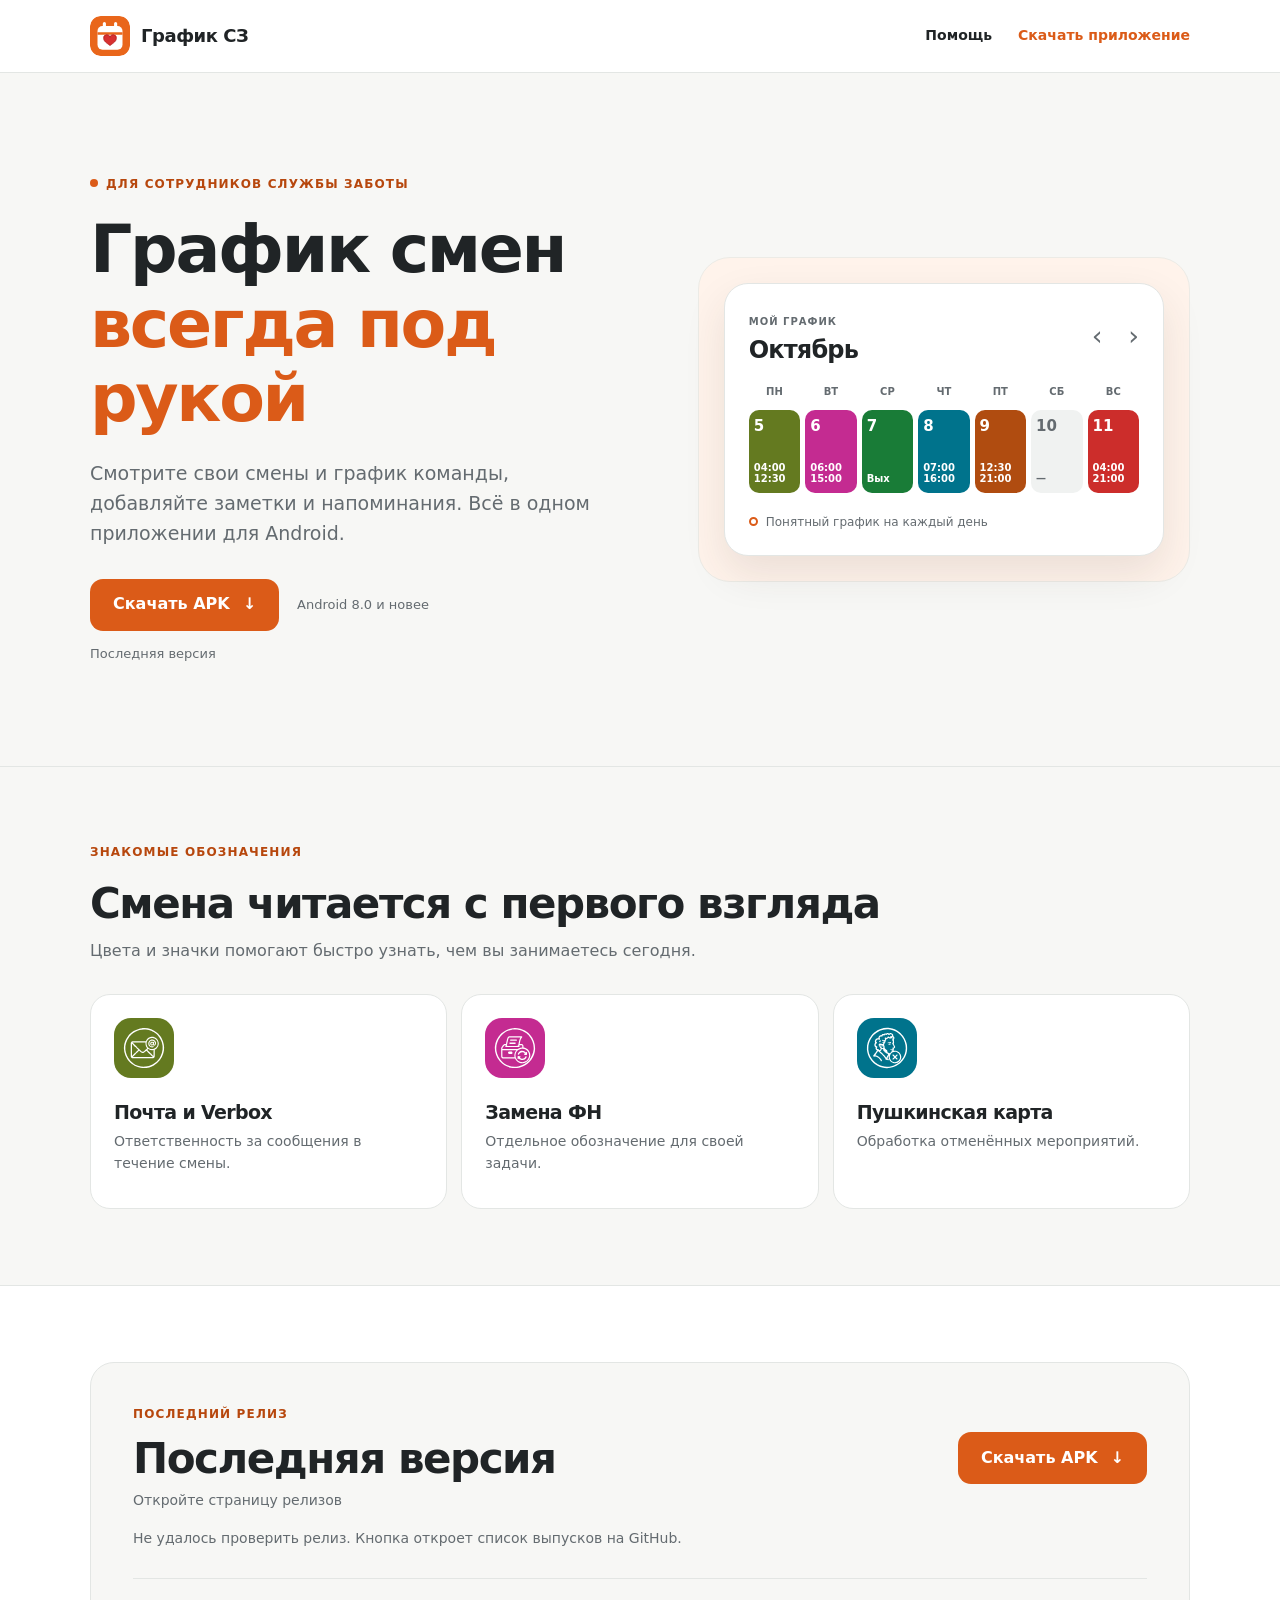
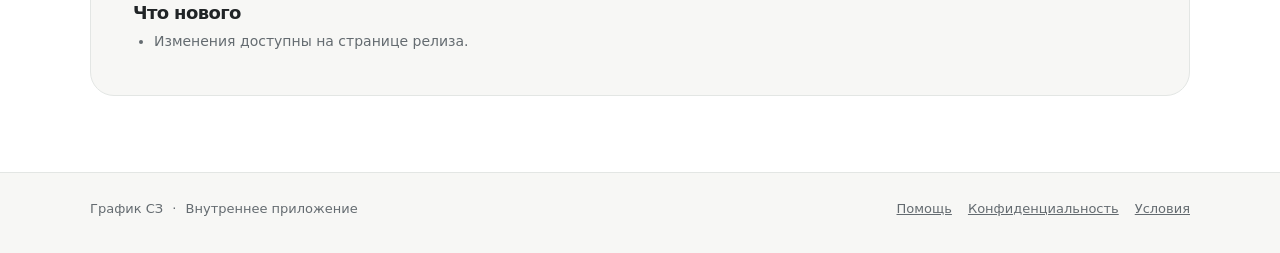
==== index.html @ 9be5d8a4 "Refresh employee download page with current shift icons" ====
<!doctype html>
<html lang="ru">
<head>
  <meta charset="utf-8">
  <meta name="viewport" content="width=device-width, initial-scale=1">
  <meta name="robots" content="noindex, nofollow">
  <meta name="theme-color" content="#f7f7f5">
  <meta name="description" content="График службы заботы — внутреннее Android-приложение для сотрудников.">
  <title>График СЗ — приложение для сотрудников</title>
  <link rel="icon" href="assets/app-icon.svg" type="image/svg+xml">
  <link rel="stylesheet" href="assets/site.css">
  <script src="assets/site.js" defer></script>
</head>
<body>
  <a class="skip-link" href="#main">К содержанию</a>

  <header class="site-header">
    <div class="shell nav">
      <a class="brand" href="./" aria-label="График СЗ, главная">
        <img src="assets/app-icon.svg" width="40" height="40" alt="">
        <span>График СЗ</span>
      </a>
      <nav class="nav-links" aria-label="Навигация">
        <a href="support.html">Помощь</a>
        <a class="nav-download" href="#download">Скачать приложение</a>
      </nav>
    </div>
  </header>

  <main id="main">
    <section class="shell hero" aria-labelledby="hero-title">
      <div class="hero-copy">
        <p class="eyebrow"><span class="eyebrow-dot"></span>Для сотрудников службы заботы</p>
        <h1 id="hero-title">График смен<br><span>всегда под рукой</span></h1>
        <p class="lead">Смотрите свои смены и график команды, добавляйте заметки и напоминания. Всё в одном приложении для Android.</p>
        <div class="actions">
          <a class="button primary" data-download-latest href="https://github.com/ivan-s-2001/ShiftCalendar-Releases/releases/latest">Скачать APK <span aria-hidden="true">↓</span></a>
          <span class="platform">Android 8.0 и новее</span>
        </div>
        <p class="release-meta" data-release-version>Проверяем последнюю версию…</p>
      </div>

      <div class="preview-wrap">
        <div class="preview" aria-label="Пример недельного графика">
          <div class="preview-heading">
            <div><span class="preview-kicker">МОЙ ГРАФИК</span><strong>Октябрь</strong></div>
            <span class="preview-arrows" aria-hidden="true">‹ &nbsp; ›</span>
          </div>
          <div class="calendar-demo">
            <span class="demo-head">ПН</span><span class="demo-head">ВТ</span><span class="demo-head">СР</span><span class="demo-head">ЧТ</span><span class="demo-head">ПТ</span><span class="demo-head">СБ</span><span class="demo-head">ВС</span>
            <div class="shift morning"><span class="day">5</span><span class="shift-time">04:00<br>12:30</span></div>
            <div class="shift fn"><span class="day">6</span><span class="shift-time">06:00<br>15:00</span></div>
            <div class="shift dayoff"><span class="day">7</span><span class="shift-time">Вых</span></div>
            <div class="shift pushkin"><span class="day">8</span><span class="shift-time">07:00<br>16:00</span></div>
            <div class="shift evening"><span class="day">9</span><span class="shift-time">12:30<br>21:00</span></div>
            <div class="shift empty"><span class="day">10</span><span class="shift-time">—</span></div>
            <div class="shift weekend"><span class="day">11</span><span class="shift-time">04:00<br>21:00</span></div>
          </div>
          <div class="preview-footer"><span class="today-mark"></span> Понятный график на каждый день</div>
        </div>
      </div>
    </section>

    <section class="section features" aria-labelledby="features-title">
      <div class="shell">
        <p class="eyebrow">Знакомые обозначения</p>
        <h2 id="features-title">Смена читается с первого взгляда</h2>
        <p class="section-lead">Цвета и значки помогают быстро узнать, чем вы занимаетесь сегодня.</p>
        <div class="feature-grid">
          <div class="feature"><span class="feature-icon mail"><img src="assets/ic_mail_responsible.svg" alt="" width="44" height="44"></span><div><h3>Почта и Verbox</h3><p>Ответственность за сообщения в течение смены.</p></div></div>
          <div class="feature"><span class="feature-icon fn"><img src="assets/ic_fiscal_replacement.svg" alt="" width="44" height="44"></span><div><h3>Замена ФН</h3><p>Отдельное обозначение для своей задачи.</p></div></div>
          <div class="feature"><span class="feature-icon pushkin"><img src="assets/ic_pushkin_cancelled.svg" alt="" width="44" height="44"></span><div><h3>Пушкинская карта</h3><p>Обработка отменённых мероприятий.</p></div></div>
        </div>
      </div>
    </section>

    <section id="download" class="section download-section" aria-labelledby="download-title">
      <div class="shell download-panel">
        <div class="download-head">
          <div>
            <p class="eyebrow">Последний релиз</p>
            <h2 id="download-title" data-release-version>График СЗ</h2>
            <p class="download-meta" data-release-meta>Подписанный APK для Android</p>
          </div>
          <a class="button primary" data-download-latest href="https://github.com/ivan-s-2001/ShiftCalendar-Releases/releases/latest">Скачать APK <span aria-hidden="true">↓</span></a>
        </div>
        <p class="status" data-release-status aria-live="polite">Проверяем последний релиз…</p>
        <div class="release-notes">
          <h3>Что нового</h3>
          <ul data-release-notes><li>Загружаем список изменений…</li></ul>
        </div>
      </div>
    </section>
  </main>

  <footer class="site-footer">
    <div class="shell footer-row">
      <span>График СЗ <span class="footer-separator">·</span> Внутреннее приложение</span>
      <div class="footer-links"><a href="support.html">Помощь</a><a href="privacy.html">Конфиденциальность</a><a href="terms.html">Условия</a></div>
    </div>
  </footer>
</body>
</html>
---- assets/site.css ----
:root {
  color-scheme: light;
  --bg: #f7f7f5;
  --surface: #fff;
  --surface-2: #f2f3f2;
  --text: #202426;
  --muted: #646b70;
  --line: #e3e6e4;
  --accent: #db5b18;
  --accent-strong: #b7470d;
  --accent-soft: #fff0e7;
  --radius: 20px;
  --max: 1100px;
}

* { box-sizing: border-box; }
html { scroll-behavior: smooth; }
body { margin: 0; color: var(--text); background: var(--bg); font: 16px/1.55 system-ui, -apple-system, BlinkMacSystemFont, "Segoe UI", sans-serif; -webkit-font-smoothing: antialiased; }
a { color: inherit; }
img { display: block; max-width: 100%; }
.shell { width: min(calc(100% - 40px), var(--max)); margin-inline: auto; }
.skip-link { position: absolute; z-index: 100; left: 16px; top: -60px; padding: 10px 14px; background: var(--text); color: #fff; border-radius: 10px; }
.skip-link:focus { top: 10px; }
:focus-visible { outline: 3px solid var(--accent); outline-offset: 3px; }

.site-header { border-bottom: 1px solid var(--line); background: var(--surface); }
.nav { min-height: 72px; display: flex; align-items: center; gap: 24px; }
.brand { display: inline-flex; align-items: center; gap: 11px; text-decoration: none; font-weight: 750; font-size: 18px; letter-spacing: -.025em; white-space: nowrap; }
.brand img { width: 40px; height: 40px; border-radius: 11px; }
.nav-links { margin-left: auto; display: flex; align-items: center; gap: 26px; font-size: 14px; font-weight: 650; }
.nav-links a { text-decoration: none; }
.nav-links a:hover, .footer-links a:hover { color: var(--accent-strong); }
.nav-download { color: var(--accent) !important; }

.hero { display: grid; grid-template-columns: minmax(0, 1fr) minmax(0, .95fr); gap: clamp(36px, 7vw, 100px); align-items: center; padding-block: clamp(64px, 8vw, 110px); }
.eyebrow { margin: 0 0 18px; color: var(--accent-strong); font-size: 12px; font-weight: 800; text-transform: uppercase; letter-spacing: .095em; }
.eyebrow-dot { display: inline-block; vertical-align: 1px; width: 8px; height: 8px; margin-right: 8px; border-radius: 50%; background: var(--accent); }
h1, h2, h3, p { margin-top: 0; }
h1, h2, h3 { line-height: 1.12; letter-spacing: -.035em; }
h1 { margin-bottom: 22px; font-size: clamp(44px, 5.2vw, 68px); }
h1 span { color: var(--accent); }
h2 { margin-bottom: 12px; font-size: clamp(29px, 3.5vw, 42px); }
h3 { margin-bottom: 8px; font-size: 19px; }
.lead { max-width: 530px; color: var(--muted); font-size: 19px; line-height: 1.6; }
.actions { display: flex; align-items: center; flex-wrap: wrap; gap: 18px; margin-top: 30px; }
.button { min-height: 52px; padding: 0 22px; display: inline-flex; justify-content: center; align-items: center; gap: 13px; border: 1px solid transparent; border-radius: 13px; text-decoration: none; font-weight: 750; transition: background .16s ease, transform .16s ease; }
.button:hover { transform: translateY(-1px); }
.button.primary { color: #fff; background: var(--accent); }
.button.primary:hover { background: var(--accent-strong); }
.button.secondary { border-color: var(--line); background: var(--surface); }
.platform, .release-meta { color: var(--muted); font-size: 13px; }
.release-meta { margin: 13px 0 0; }

.preview-wrap { padding: 25px; border: 1px solid #ecebe6; border-radius: 32px; background: #fff3eb; }
.preview { padding: 24px; border: 1px solid var(--line); border-radius: 24px; background: #fff; box-shadow: 0 18px 42px rgba(57, 46, 35, .10); }
.preview-heading { display: flex; justify-content: space-between; align-items: center; margin-bottom: 22px; }
.preview-heading strong { display: block; margin-top: 5px; font-size: 24px; line-height: 1; letter-spacing: -.035em; }
.preview-kicker { color: var(--muted); font-size: 10px; font-weight: 800; letter-spacing: .1em; }
.preview-arrows { color: var(--muted); font-size: 27px; line-height: 1; }
.calendar-demo { display: grid; grid-template-columns: repeat(7, minmax(0, 1fr)); gap: 5px; }
.demo-head { padding-bottom: 5px; color: var(--muted); text-align: center; font-size: 10px; font-weight: 700; }
.shift { min-width: 0; min-height: 83px; padding: 8px 5px; display: flex; flex-direction: column; justify-content: space-between; border-radius: 10px; color: #fff; font-size: 10px; font-weight: 700; line-height: 1.12; }
.shift .day { font-size: 15px; }
.shift-time { overflow-wrap: anywhere; }
.shift.morning { background: #647a20; }
.shift.fn { background: #c42b91; }
.shift.dayoff { background: #197c37; }
.shift.pushkin { background: #00738c; }
.shift.evening { background: #b04c10; }
.shift.weekend { background: #cc2d2b; }
.shift.empty { background: #f0f2f1; color: var(--muted); }
.preview-footer { display: flex; align-items: center; gap: 8px; margin-top: 20px; color: var(--muted); font-size: 12px; }
.today-mark { width: 9px; height: 9px; border: 2px solid var(--accent); border-radius: 50%; }

.section { padding: 76px 0; border-top: 1px solid var(--line); }
.section-lead { max-width: 650px; margin-bottom: 30px; color: var(--muted); }
.feature-grid { display: grid; grid-template-columns: repeat(3, minmax(0, 1fr)); gap: 14px; }
.feature { min-width: 0; min-height: 215px; padding: 23px; border: 1px solid var(--line); border-radius: var(--radius); background: var(--surface); }
.feature-icon { width: 60px; height: 60px; margin-bottom: 24px; display: grid; place-items: center; border-radius: 17px; }
.feature-icon img { width: 44px; height: 44px; }
.feature-icon.mail { background: #647a20; }
.feature-icon.fn { background: #c42b91; }
.feature-icon.pushkin { background: #00738c; }
.feature p { margin-bottom: 0; color: var(--muted); font-size: 14px; }
.download-section { background: #fff; }
.download-panel { padding: clamp(24px, 4vw, 42px); border: 1px solid var(--line); border-radius: 24px; background: var(--bg); }
.download-head { display: flex; align-items: center; justify-content: space-between; gap: 24px; }
.download-head h2 { margin-bottom: 8px; }
.download-head .eyebrow { margin-bottom: 12px; }
.download-meta, .status { color: var(--muted); font-size: 14px; }
.download-meta { margin: 0; }
.status { margin: 16px 0 0; }
.release-notes { margin-top: 28px; padding-top: 24px; border-top: 1px solid var(--line); }
.release-notes h3 { font-size: 18px; }
.release-notes ul { margin: 0; padding-left: 21px; color: var(--muted); font-size: 14px; }
.release-notes li + li { margin-top: 6px; }
.site-footer { padding: 26px 0 34px; border-top: 1px solid var(--line); color: var(--muted); font-size: 13px; }
.footer-row { display: flex; align-items: center; justify-content: space-between; gap: 20px; }
.footer-separator { padding: 0 5px; }
.footer-links { display: flex; flex-wrap: wrap; gap: 16px; }

/* Existing privacy, terms and support pages share these styles. */
.brand-mark { width: 38px; height: 38px; display: grid; place-items: center; border-radius: 11px; background: var(--accent-soft); color: var(--accent); }
.brand-calendar { width: 20px; height: 18px; border: 2px solid currentColor; border-radius: 5px; position: relative; }
.brand-calendar::before { content: ""; position: absolute; left: -2px; right: -2px; top: 4px; border-top: 2px solid currentColor; }
.brand-calendar::after { content: "♥"; position: absolute; inset: 3px 0 0; display: grid; place-items: center; color: #d52c2c; font-size: 9px; }
.legal { padding: 58px 0 90px; }
.legal-head { max-width: 760px; margin-bottom: 36px; }
.legal-head h1 { font-size: clamp(38px, 5vw, 60px); }
.legal-copy { max-width: 800px; }
.legal-copy h2 { margin-top: 40px; font-size: 26px; }
.legal-copy h3 { margin-top: 26px; font-size: 18px; }
.legal-copy p, .legal-copy li { color: var(--muted); }
.legal-copy a { color: var(--accent-strong); }
.legal-copy ul { padding-left: 22px; }
.legal-copy .download-panel { background: var(--surface); }
.download-row { display: flex; align-items: center; justify-content: space-between; gap: 24px; }
.download-row p { margin: 0; color: var(--muted); }
.data-grid { display: grid; grid-template-columns: repeat(2, minmax(0, 1fr)); gap: 14px; }
.data-card, .card, .notice { padding: 22px; border: 1px solid var(--line); border-radius: var(--radius); background: var(--surface); }
.data-card p, .card p { color: var(--muted); }
.scope { display: inline-block; max-width: 100%; margin: 5px 0 14px; padding: 5px 8px; overflow-wrap: anywhere; border-radius: 8px; background: var(--surface-2); color: var(--muted); font: 12px/1.45 ui-monospace, monospace; }
.limited-use { margin-top: 18px; padding: 18px 20px; border-left: 4px solid var(--accent); border-radius: 0 12px 12px 0; background: var(--accent-soft); }
.limited-use strong { display: block; margin-bottom: 4px; }
.grid { display: grid; grid-template-columns: repeat(3, minmax(0, 1fr)); gap: 14px; }
.muted { color: var(--muted); }

@media (max-width: 820px) {
  .hero { grid-template-columns: 1fr; padding-block: 56px; }
  .preview-wrap { max-width: 600px; }
  .feature-grid { grid-template-columns: 1fr; }
  .feature { min-height: 0; display: flex; align-items: center; gap: 18px; }
  .feature-icon { flex: none; margin: 0; }
  .data-grid, .grid { grid-template-columns: 1fr; }
}
@media (max-width: 600px) {
  .shell { width: min(calc(100% - 28px), var(--max)); }
  .nav { min-height: 64px; }
  .brand { font-size: 16px; }
  .brand img { width: 36px; height: 36px; }
  .nav-links { gap: 14px; font-size: 13px; }
  .nav-links a:not(.nav-download) { display: none; }
  .hero { gap: 34px; padding-block: 46px 52px; }
  h1 { font-size: clamp(38px, 10vw, 52px); }
  .lead { font-size: 17px; }
  .actions { align-items: flex-start; flex-direction: column; gap: 12px; }
  .actions .button { width: 100%; }
  .preview-wrap { padding: 12px; border-radius: 24px; }
  .preview { padding: 17px; border-radius: 18px; }
  .shift { min-height: 67px; padding: 6px 3px; font-size: 8px; border-radius: 7px; }
  .shift .day { font-size: 12px; }
  .section { padding: 56px 0; }
  .feature { padding: 17px; }
  .feature-icon { width: 54px; height: 54px; }
  .feature-icon img { width: 39px; height: 39px; }
  .feature h3 { font-size: 17px; }
  .download-head, .download-row { align-items: stretch; flex-direction: column; }
  .download-head .button, .download-row .button { width: 100%; }
  .footer-row { align-items: flex-start; flex-direction: column; }
}
@media (prefers-reduced-motion: reduce) {
  html { scroll-behavior: auto; }
  .button { transition: none; }
}
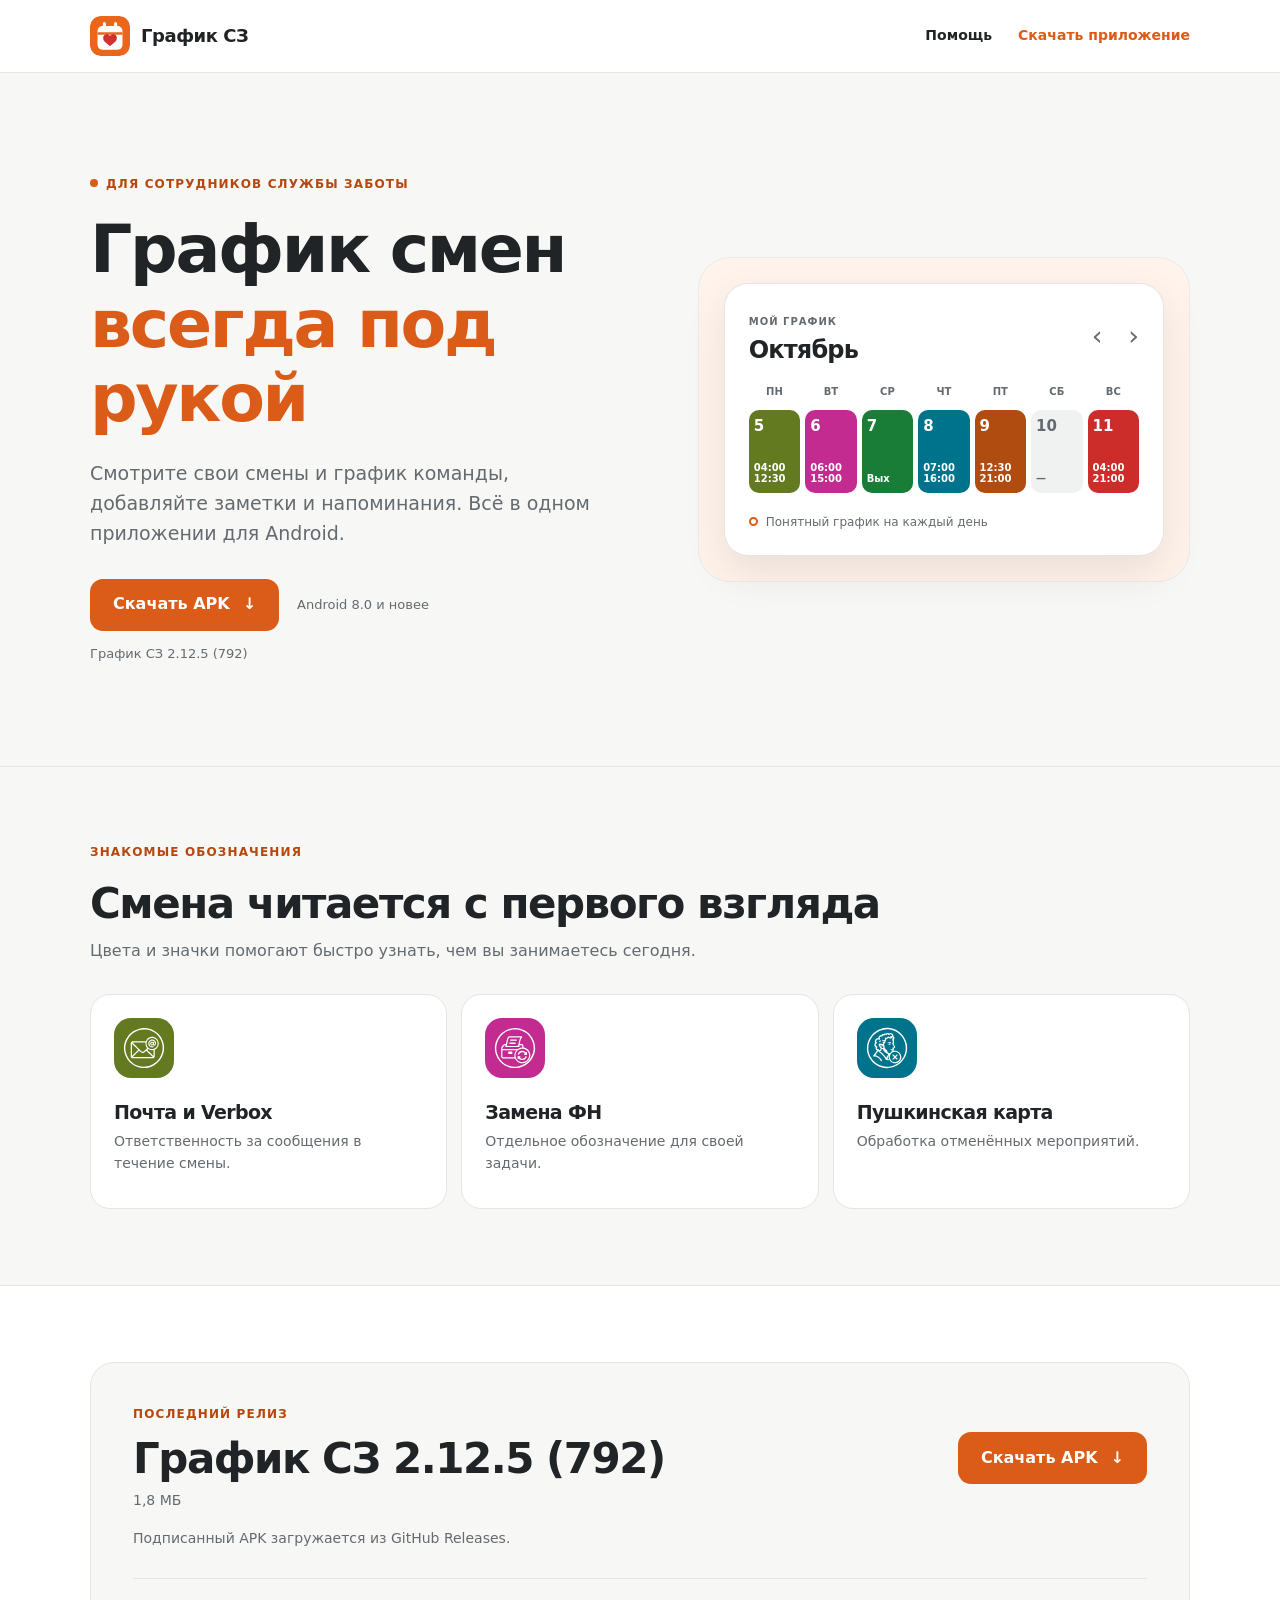
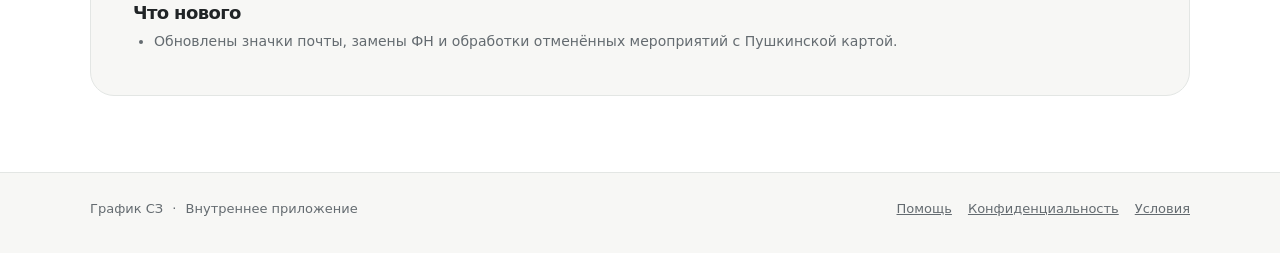
==== commit 6716e66b: "Show latest release from same-origin metadata" ====
--- a/index.html
+++ b/index.html
@@ -8,8 +8,8 @@
   <meta name="description" content="График службы заботы — внутреннее Android-приложение для сотрудников.">
   <title>График СЗ — приложение для сотрудников</title>
   <link rel="icon" href="assets/app-icon.svg" type="image/svg+xml">
-  <link rel="stylesheet" href="assets/site.css">
-  <script src="assets/site.js" defer></script>
+  <link rel="stylesheet" href="assets/site.css?v=20261002">
+  <script src="assets/site.js?v=20261002b" defer></script>
 </head>
 <body>
   <a class="skip-link" href="#main">К содержанию</a>
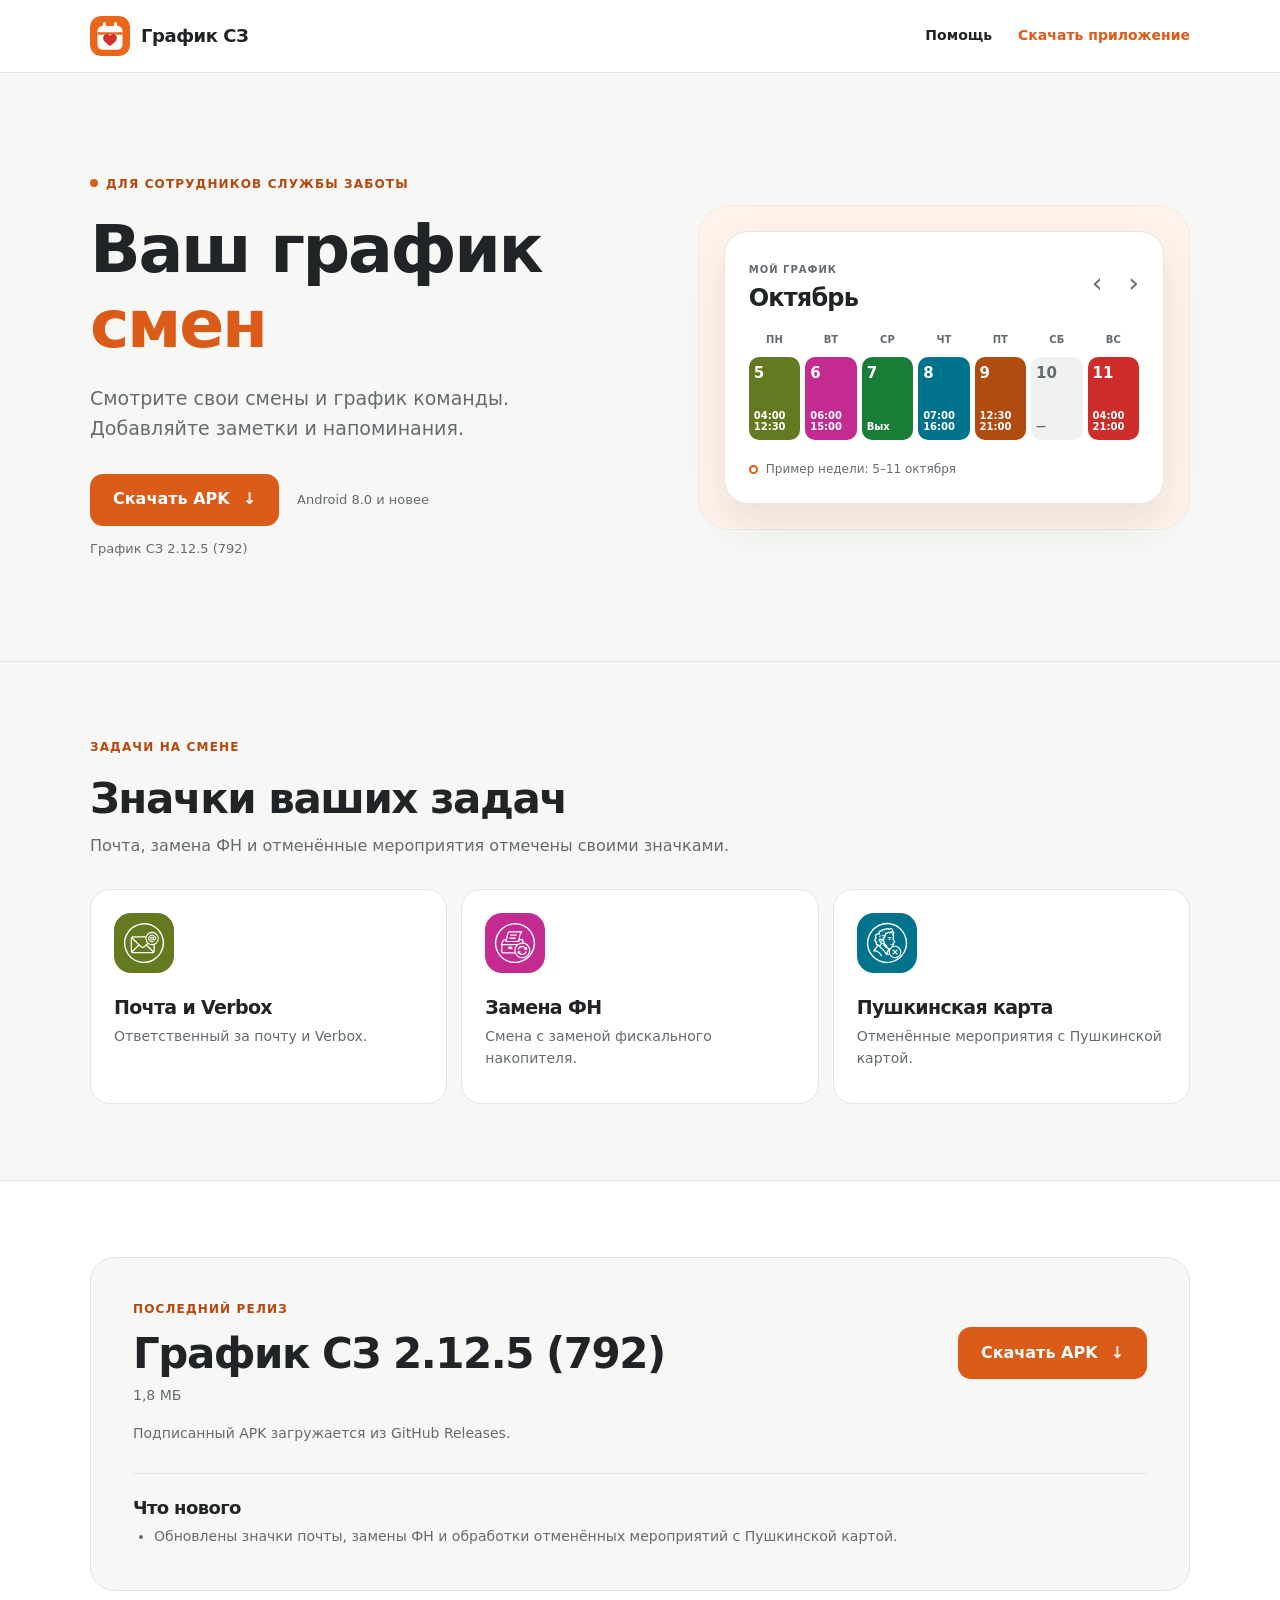
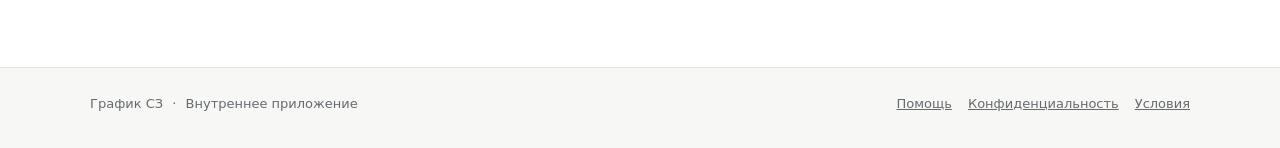
==== commit 3e47e53a: "Tighten Russian copy on employee page" ====
--- a/index.html
+++ b/index.html
@@ -31,8 +31,8 @@
     <section class="shell hero" aria-labelledby="hero-title">
       <div class="hero-copy">
         <p class="eyebrow"><span class="eyebrow-dot"></span>Для сотрудников службы заботы</p>
-        <h1 id="hero-title">График смен<br><span>всегда под рукой</span></h1>
-        <p class="lead">Смотрите свои смены и график команды, добавляйте заметки и напоминания. Всё в одном приложении для Android.</p>
+        <h1 id="hero-title">Ваш график<br><span>смен</span></h1>
+        <p class="lead">Смотрите свои смены и график команды. Добавляйте заметки и напоминания.</p>
         <div class="actions">
           <a class="button primary" data-download-latest href="https://github.com/ivan-s-2001/ShiftCalendar-Releases/releases/latest">Скачать APK <span aria-hidden="true">↓</span></a>
           <span class="platform">Android 8.0 и новее</span>
@@ -56,20 +56,20 @@
             <div class="shift empty"><span class="day">10</span><span class="shift-time">—</span></div>
             <div class="shift weekend"><span class="day">11</span><span class="shift-time">04:00<br>21:00</span></div>
           </div>
-          <div class="preview-footer"><span class="today-mark"></span> Понятный график на каждый день</div>
+          <div class="preview-footer"><span class="today-mark"></span> Пример недели: 5–11 октября</div>
         </div>
       </div>
     </section>
 
     <section class="section features" aria-labelledby="features-title">
       <div class="shell">
-        <p class="eyebrow">Знакомые обозначения</p>
-        <h2 id="features-title">Смена читается с первого взгляда</h2>
-        <p class="section-lead">Цвета и значки помогают быстро узнать, чем вы занимаетесь сегодня.</p>
+        <p class="eyebrow">Задачи на смене</p>
+        <h2 id="features-title">Значки ваших задач</h2>
+        <p class="section-lead">Почта, замена ФН и отменённые мероприятия отмечены своими значками.</p>
         <div class="feature-grid">
-          <div class="feature"><span class="feature-icon mail"><img src="assets/ic_mail_responsible.svg" alt="" width="44" height="44"></span><div><h3>Почта и Verbox</h3><p>Ответственность за сообщения в течение смены.</p></div></div>
-          <div class="feature"><span class="feature-icon fn"><img src="assets/ic_fiscal_replacement.svg" alt="" width="44" height="44"></span><div><h3>Замена ФН</h3><p>Отдельное обозначение для своей задачи.</p></div></div>
-          <div class="feature"><span class="feature-icon pushkin"><img src="assets/ic_pushkin_cancelled.svg" alt="" width="44" height="44"></span><div><h3>Пушкинская карта</h3><p>Обработка отменённых мероприятий.</p></div></div>
+          <div class="feature"><span class="feature-icon mail"><img src="assets/ic_mail_responsible.svg" alt="" width="44" height="44"></span><div><h3>Почта и Verbox</h3><p>Ответственный за почту и Verbox.</p></div></div>
+          <div class="feature"><span class="feature-icon fn"><img src="assets/ic_fiscal_replacement.svg" alt="" width="44" height="44"></span><div><h3>Замена ФН</h3><p>Смена с заменой фискального накопителя.</p></div></div>
+          <div class="feature"><span class="feature-icon pushkin"><img src="assets/ic_pushkin_cancelled.svg" alt="" width="44" height="44"></span><div><h3>Пушкинская карта</h3><p>Отменённые мероприятия с Пушкинской картой.</p></div></div>
         </div>
       </div>
     </section>
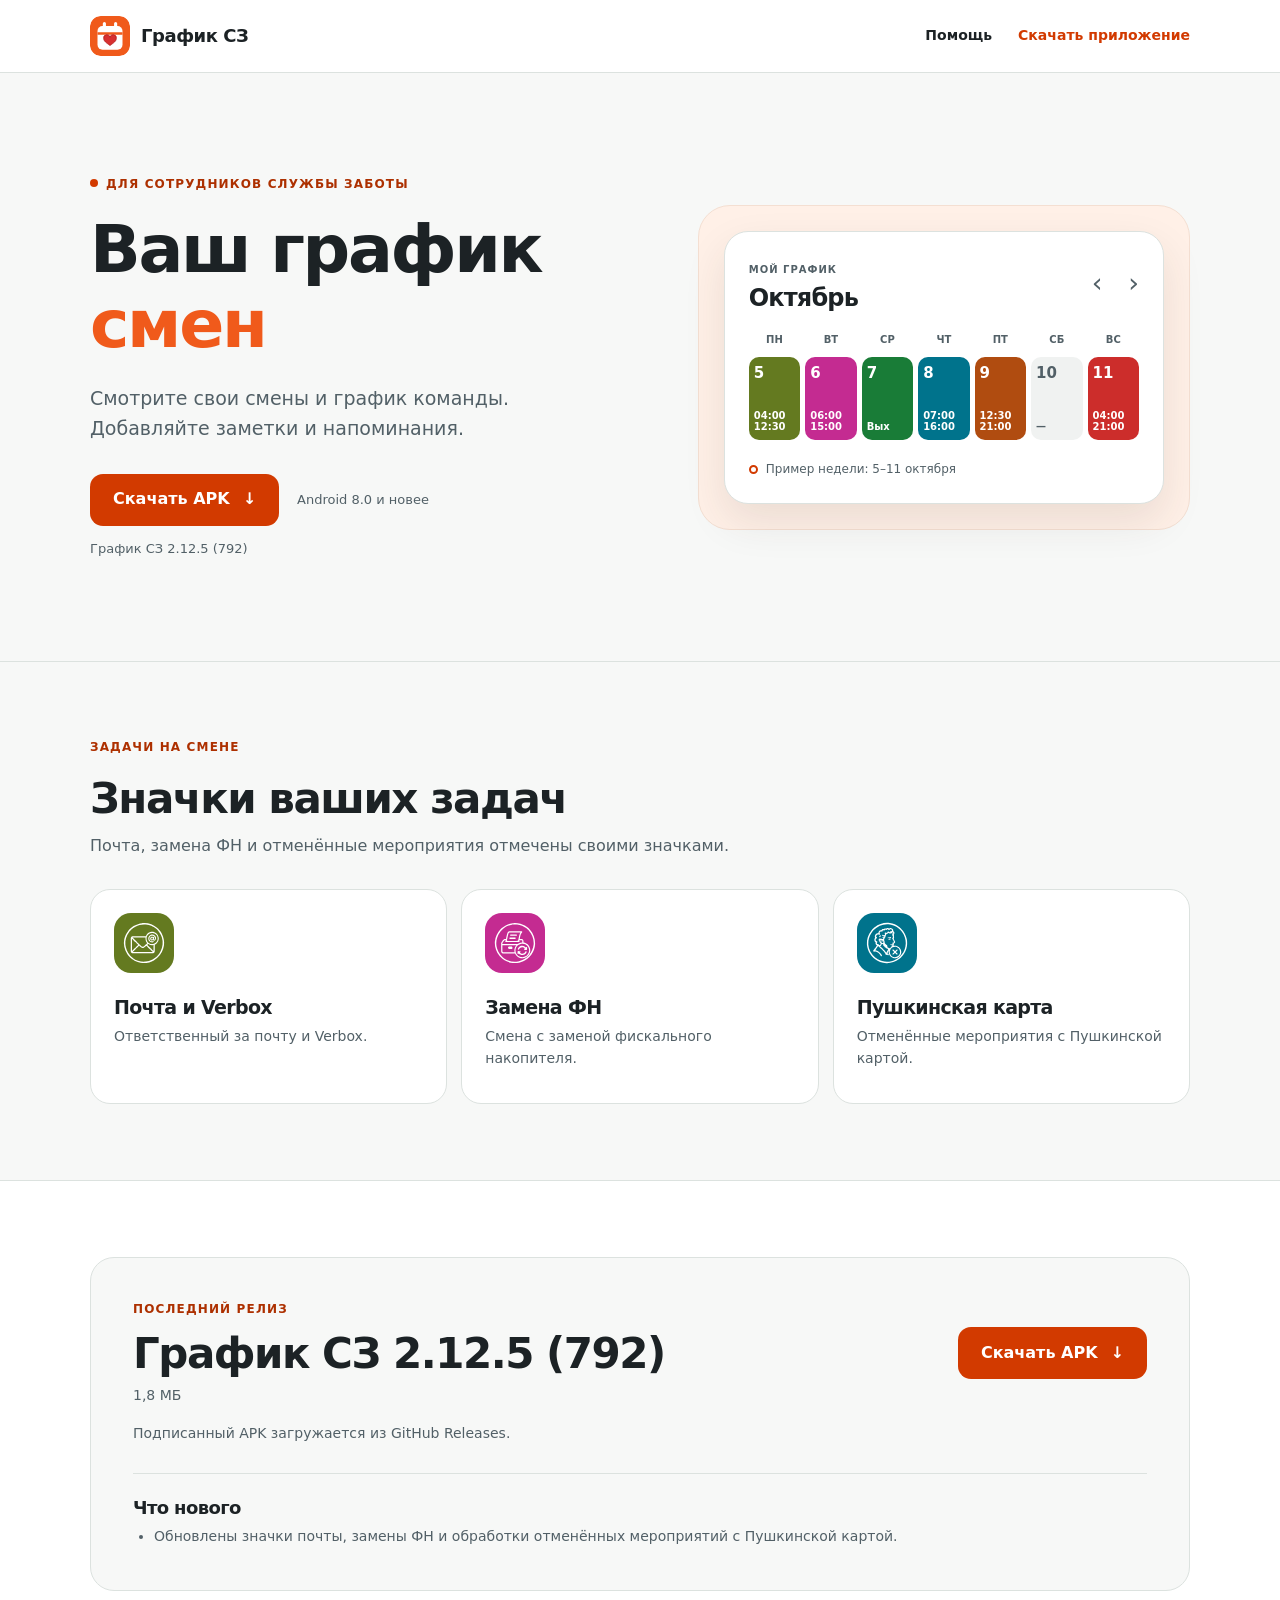
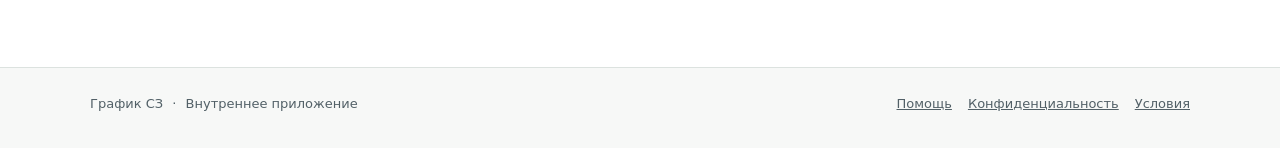
==== commit 3877173f: "Match employee page to vivid orange app theme" ====
--- a/index.html
+++ b/index.html
@@ -4,11 +4,11 @@
   <meta charset="utf-8">
   <meta name="viewport" content="width=device-width, initial-scale=1">
   <meta name="robots" content="noindex, nofollow">
-  <meta name="theme-color" content="#f7f7f5">
+  <meta name="theme-color" content="#f7f8f7">
   <meta name="description" content="График службы заботы — внутреннее Android-приложение для сотрудников.">
   <title>График СЗ — приложение для сотрудников</title>
-  <link rel="icon" href="assets/app-icon.svg" type="image/svg+xml">
-  <link rel="stylesheet" href="assets/site.css?v=20261002">
+  <link rel="icon" href="assets/app-icon.svg?v=20261002c" type="image/svg+xml">
+  <link rel="stylesheet" href="assets/site.css?v=20261002c">
   <script src="assets/site.js?v=20261002b" defer></script>
 </head>
 <body>
--- a/assets/site.css
+++ b/assets/site.css
@@ -1,14 +1,14 @@
 :root {
   color-scheme: light;
-  --bg: #f7f7f5;
+  --bg: #f7f8f7;
   --surface: #fff;
-  --surface-2: #f2f3f2;
-  --text: #202426;
-  --muted: #646b70;
-  --line: #e3e6e4;
-  --accent: #db5b18;
-  --accent-strong: #b7470d;
-  --accent-soft: #fff0e7;
+  --surface-2: #eff1f0;
+  --text: #1c2225;
+  --muted: #526067;
+  --line: #dce2df;
+  --accent: #d23a00;
+  --accent-strong: #ad3000;
+  --accent-soft: #ffe9dc;
   --radius: 20px;
   --max: 1100px;
 }
@@ -38,7 +38,7 @@
 h1, h2, h3, p { margin-top: 0; }
 h1, h2, h3 { line-height: 1.12; letter-spacing: -.035em; }
 h1 { margin-bottom: 22px; font-size: clamp(44px, 5.2vw, 68px); }
-h1 span { color: var(--accent); }
+h1 span { color: #f05a1b; }
 h2 { margin-bottom: 12px; font-size: clamp(29px, 3.5vw, 42px); }
 h3 { margin-bottom: 8px; font-size: 19px; }
 .lead { max-width: 530px; color: var(--muted); font-size: 19px; line-height: 1.6; }
@@ -51,7 +51,7 @@
 .platform, .release-meta { color: var(--muted); font-size: 13px; }
 .release-meta { margin: 13px 0 0; }
 
-.preview-wrap { padding: 25px; border: 1px solid #ecebe6; border-radius: 32px; background: #fff3eb; }
+.preview-wrap { padding: 25px; border: 1px solid #f4dfd2; border-radius: 32px; background: #fff0e7; }
 .preview { padding: 24px; border: 1px solid var(--line); border-radius: 24px; background: #fff; box-shadow: 0 18px 42px rgba(57, 46, 35, .10); }
 .preview-heading { display: flex; justify-content: space-between; align-items: center; margin-bottom: 22px; }
 .preview-heading strong { display: block; margin-top: 5px; font-size: 24px; line-height: 1; letter-spacing: -.035em; }
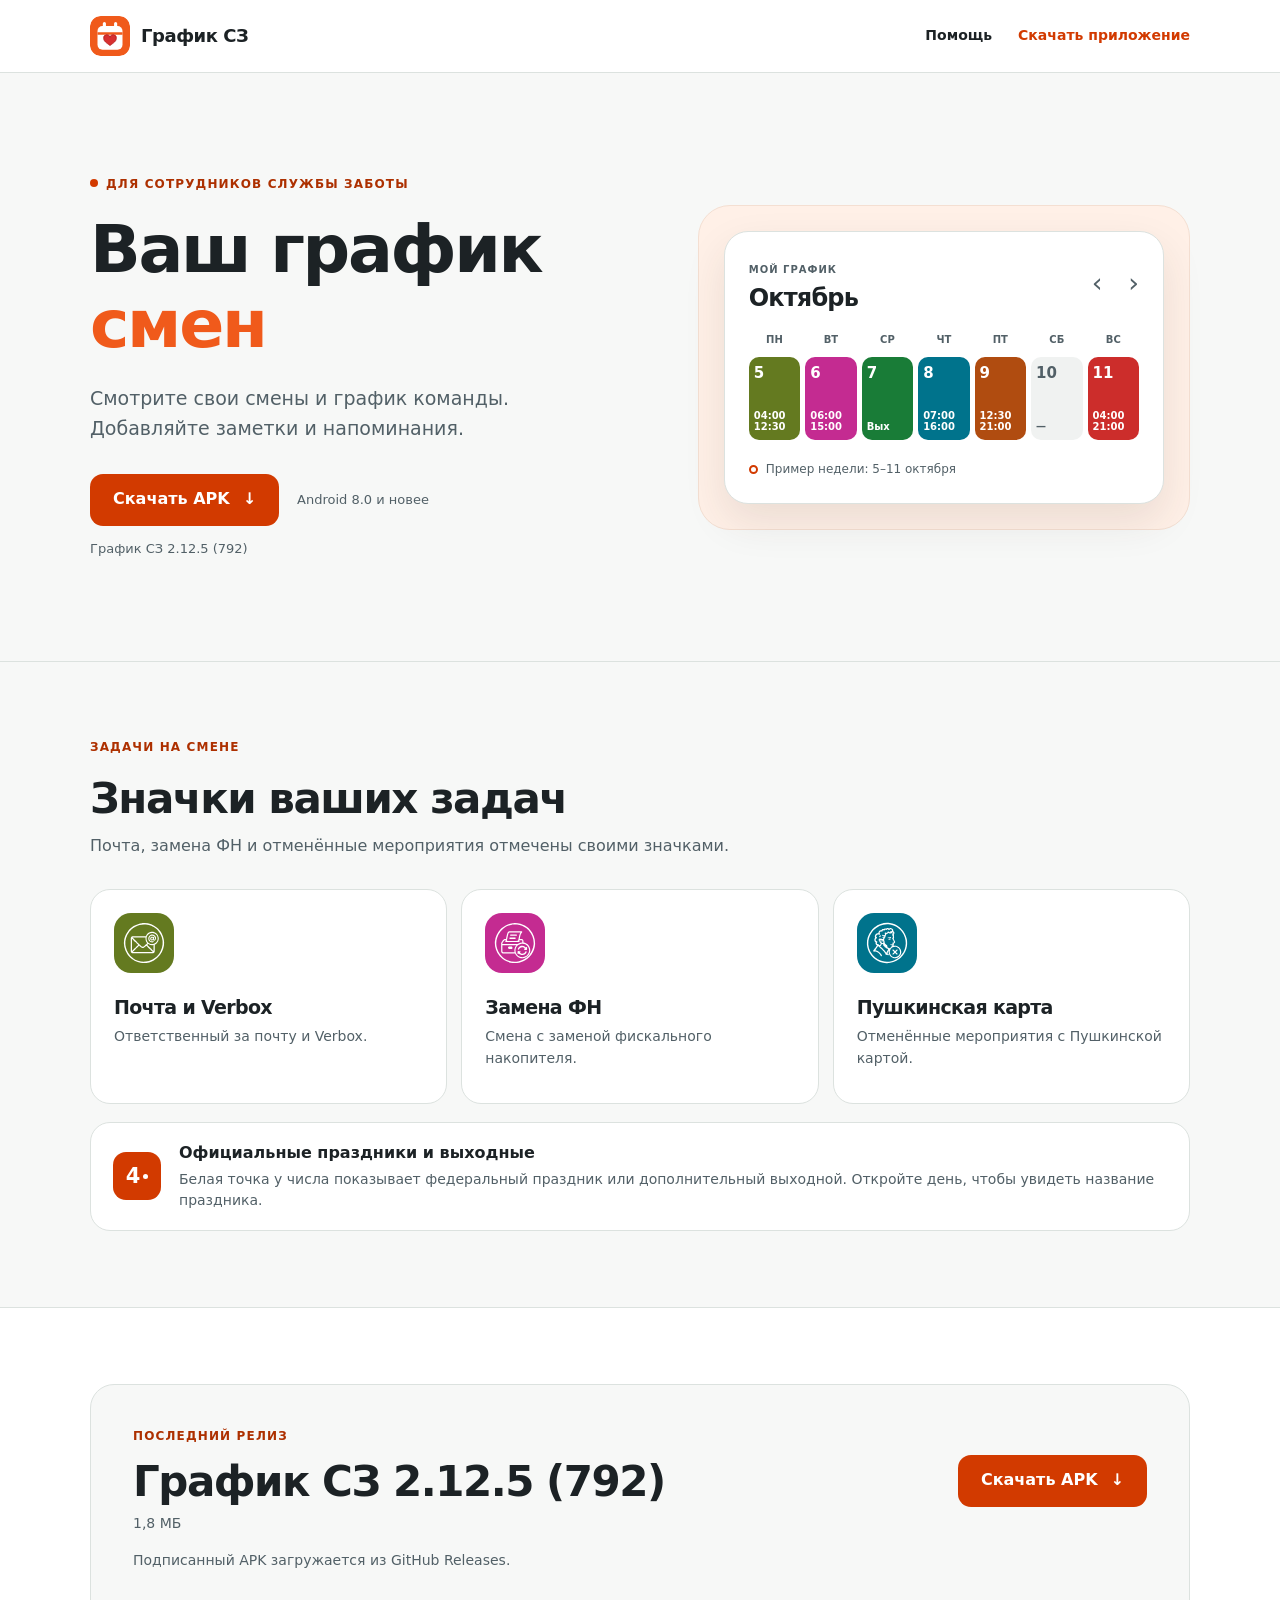
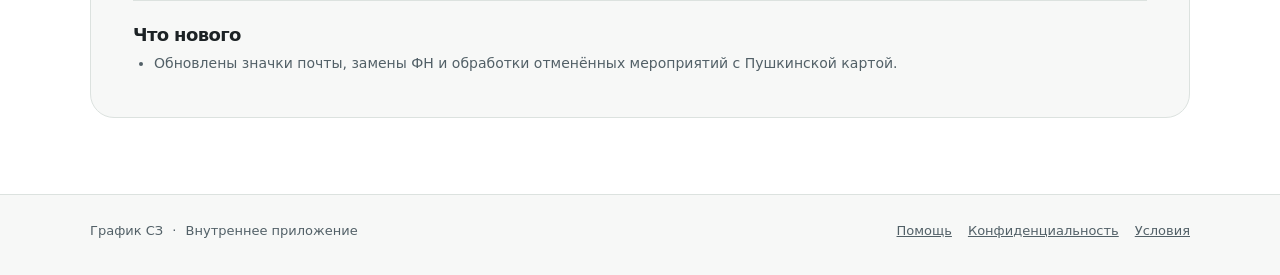
==== commit 5e527996: "Explain federal day markers on app page" ====
--- a/index.html
+++ b/index.html
@@ -8,7 +8,7 @@
   <meta name="description" content="График службы заботы — внутреннее Android-приложение для сотрудников.">
   <title>График СЗ — приложение для сотрудников</title>
   <link rel="icon" href="assets/app-icon.svg?v=20261002c" type="image/svg+xml">
-  <link rel="stylesheet" href="assets/site.css?v=20261002c">
+  <link rel="stylesheet" href="assets/site.css?v=20261002d">
   <script src="assets/site.js?v=20261002b" defer></script>
 </head>
 <body>
@@ -71,6 +71,10 @@
           <div class="feature"><span class="feature-icon fn"><img src="assets/ic_fiscal_replacement.svg" alt="" width="44" height="44"></span><div><h3>Замена ФН</h3><p>Смена с заменой фискального накопителя.</p></div></div>
           <div class="feature"><span class="feature-icon pushkin"><img src="assets/ic_pushkin_cancelled.svg" alt="" width="44" height="44"></span><div><h3>Пушкинская карта</h3><p>Отменённые мероприятия с Пушкинской картой.</p></div></div>
         </div>
+        <div class="holiday-callout">
+          <span class="holiday-date" aria-hidden="true">4 <span class="holiday-dot"></span></span>
+          <div><strong>Официальные праздники и выходные</strong><p>Белая точка у числа показывает федеральный праздник или дополнительный выходной. Откройте день, чтобы увидеть название праздника.</p></div>
+        </div>
       </div>
     </section>
 
--- a/assets/site.css
+++ b/assets/site.css
@@ -82,6 +82,10 @@
 .feature-icon.fn { background: #c42b91; }
 .feature-icon.pushkin { background: #00738c; }
 .feature p { margin-bottom: 0; color: var(--muted); font-size: 14px; }
+.holiday-callout { display: flex; align-items: center; gap: 18px; margin-top: 18px; padding: 18px 22px; border: 1px solid var(--line); border-radius: var(--radius); background: var(--surface); }
+.holiday-callout p { margin: 3px 0 0; color: var(--muted); font-size: 14px; }
+.holiday-date { flex: none; display: inline-flex; align-items: center; justify-content: center; gap: 3px; width: 48px; height: 48px; border-radius: 13px; color: #fff; background: var(--accent); font-weight: 800; font-size: 21px; }
+.holiday-dot { width: 5px; height: 5px; border-radius: 50%; background: #fff; }
 .download-section { background: #fff; }
 .download-panel { padding: clamp(24px, 4vw, 42px); border: 1px solid var(--line); border-radius: 24px; background: var(--bg); }
 .download-head { display: flex; align-items: center; justify-content: space-between; gap: 24px; }
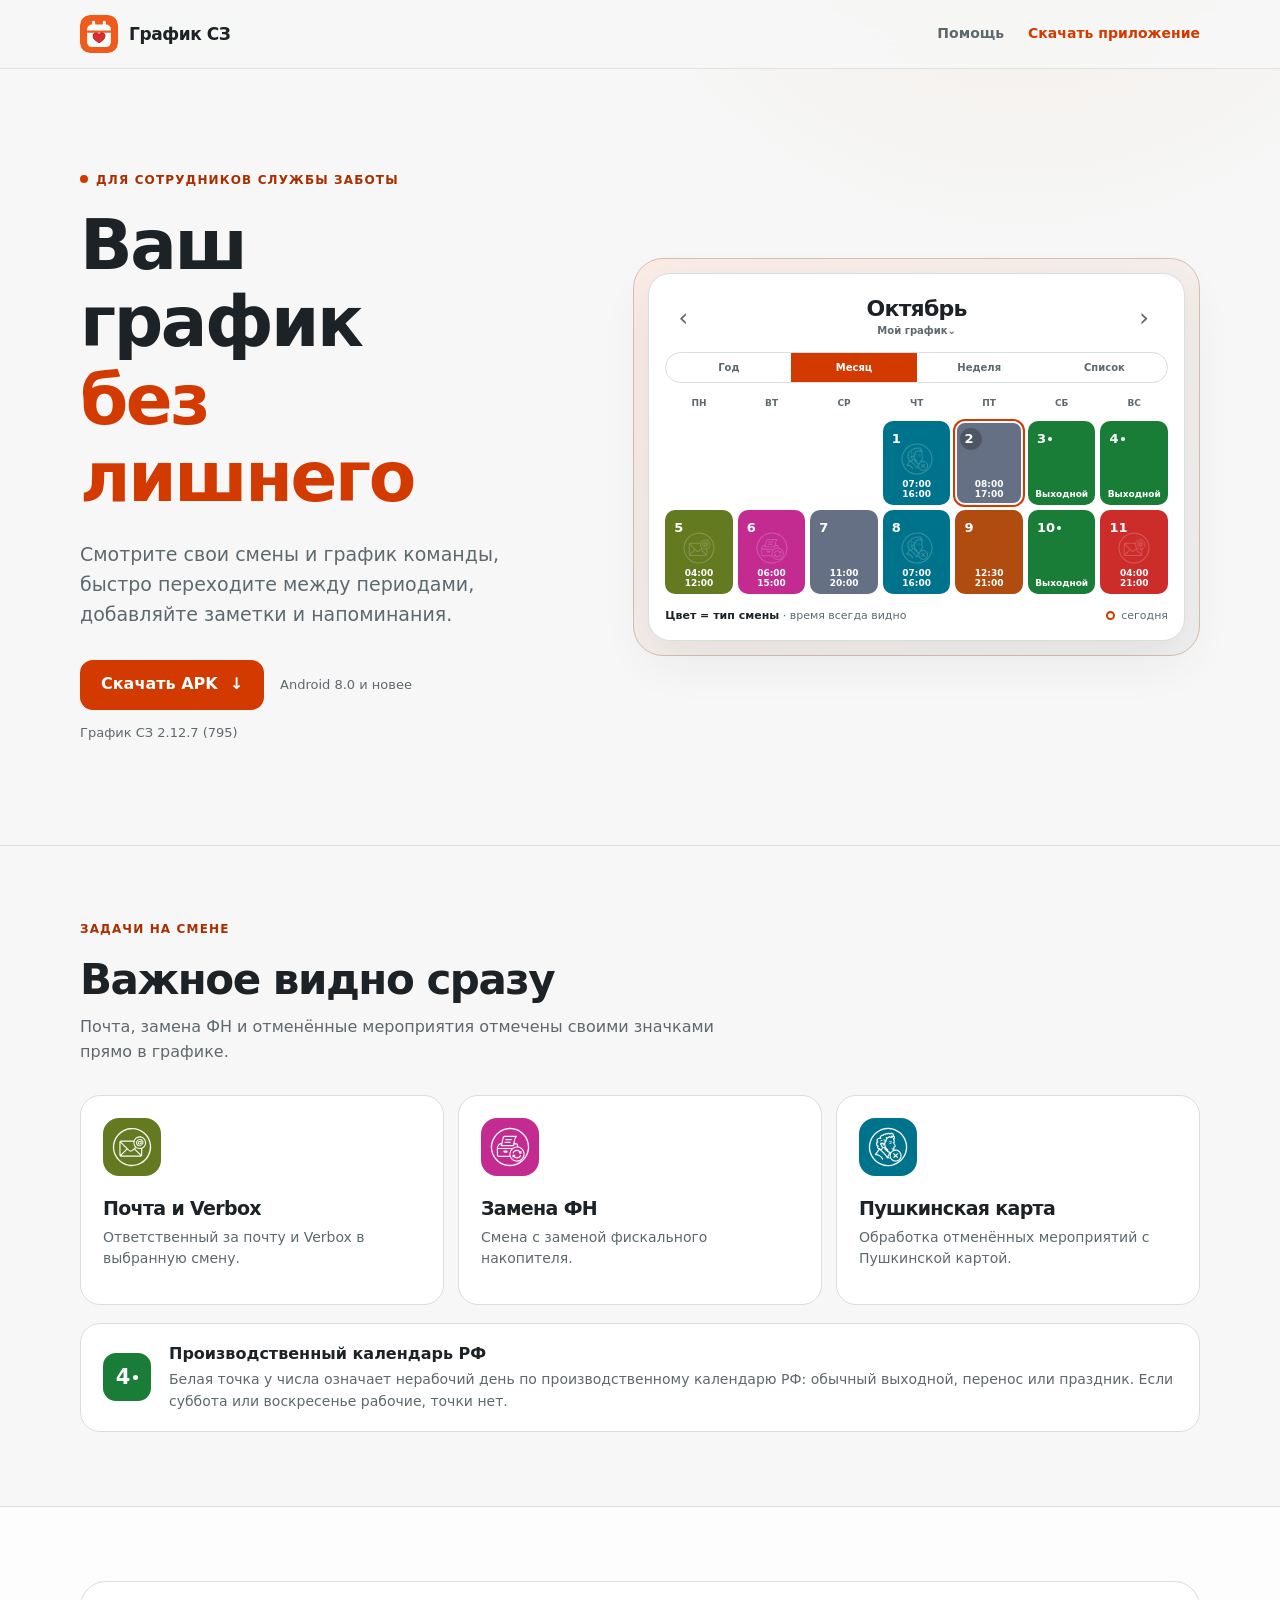
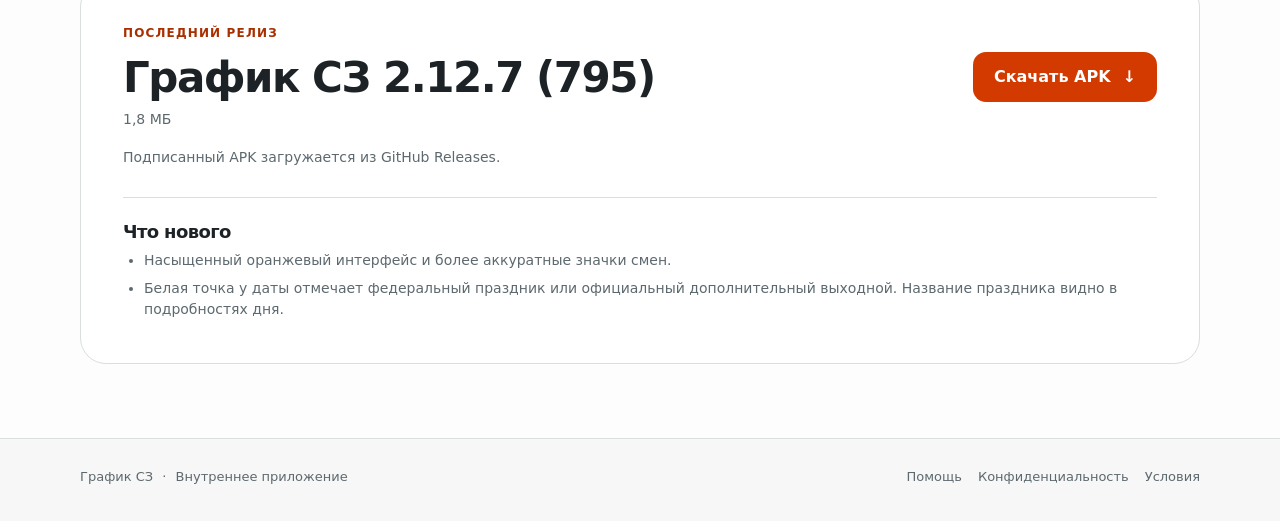
==== commit cbbc1a0c: "Make schedule preview match current app" ====
--- a/index.html
+++ b/index.html
@@ -4,11 +4,11 @@
   <meta charset="utf-8">
   <meta name="viewport" content="width=device-width, initial-scale=1">
   <meta name="robots" content="noindex, nofollow">
-  <meta name="theme-color" content="#f7f8f7">
+  <meta name="theme-color" content="#f6f7f6">
   <meta name="description" content="График службы заботы — внутреннее Android-приложение для сотрудников.">
   <title>График СЗ — приложение для сотрудников</title>
-  <link rel="icon" href="assets/app-icon.svg?v=20261002c" type="image/svg+xml">
-  <link rel="stylesheet" href="assets/site.css?v=20261002d">
+  <link rel="icon" href="assets/app-icon.svg?v=20261002e" type="image/svg+xml">
+  <link rel="stylesheet" href="assets/site.css?v=20261002e">
   <script src="assets/site.js?v=20261002b" defer></script>
 </head>
 <body>
@@ -17,7 +17,7 @@
   <header class="site-header">
     <div class="shell nav">
       <a class="brand" href="./" aria-label="График СЗ, главная">
-        <img src="assets/app-icon.svg" width="40" height="40" alt="">
+        <img src="assets/app-icon.svg" width="38" height="38" alt="">
         <span>График СЗ</span>
       </a>
       <nav class="nav-links" aria-label="Навигация">
@@ -31,8 +31,8 @@
     <section class="shell hero" aria-labelledby="hero-title">
       <div class="hero-copy">
         <p class="eyebrow"><span class="eyebrow-dot"></span>Для сотрудников службы заботы</p>
-        <h1 id="hero-title">Ваш график<br><span>смен</span></h1>
-        <p class="lead">Смотрите свои смены и график команды. Добавляйте заметки и напоминания.</p>
+        <h1 id="hero-title">Ваш график<br><span>без лишнего</span></h1>
+        <p class="lead">Смотрите свои смены и график команды, быстро переходите между периодами, добавляйте заметки и напоминания.</p>
         <div class="actions">
           <a class="button primary" data-download-latest href="https://github.com/ivan-s-2001/ShiftCalendar-Releases/releases/latest">Скачать APK <span aria-hidden="true">↓</span></a>
           <span class="platform">Android 8.0 и новее</span>
@@ -41,22 +41,95 @@
       </div>
 
       <div class="preview-wrap">
-        <div class="preview" aria-label="Пример недельного графика">
+        <div class="preview" aria-label="Пример экрана «Мой график»">
           <div class="preview-heading">
-            <div><span class="preview-kicker">МОЙ ГРАФИК</span><strong>Октябрь</strong></div>
-            <span class="preview-arrows" aria-hidden="true">‹ &nbsp; ›</span>
+            <span class="preview-nav-button" aria-hidden="true">‹</span>
+            <div class="preview-period">
+              <strong>Октябрь</strong>
+              <span class="preview-kicker">Мой график⌄</span>
+            </div>
+            <span class="preview-nav-button" aria-hidden="true">›</span>
           </div>
+
+          <div class="preview-mode-tabs" aria-hidden="true">
+            <span>Год</span>
+            <span class="active">Месяц</span>
+            <span>Неделя</span>
+            <span>Список</span>
+          </div>
+
           <div class="calendar-demo">
             <span class="demo-head">ПН</span><span class="demo-head">ВТ</span><span class="demo-head">СР</span><span class="demo-head">ЧТ</span><span class="demo-head">ПТ</span><span class="demo-head">СБ</span><span class="demo-head">ВС</span>
-            <div class="shift morning"><span class="day">5</span><span class="shift-time">04:00<br>12:30</span></div>
-            <div class="shift fn"><span class="day">6</span><span class="shift-time">06:00<br>15:00</span></div>
-            <div class="shift dayoff"><span class="day">7</span><span class="shift-time">Вых</span></div>
-            <div class="shift pushkin"><span class="day">8</span><span class="shift-time">07:00<br>16:00</span></div>
-            <div class="shift evening"><span class="day">9</span><span class="shift-time">12:30<br>21:00</span></div>
-            <div class="shift empty"><span class="day">10</span><span class="shift-time">—</span></div>
-            <div class="shift weekend"><span class="day">11</span><span class="shift-time">04:00<br>21:00</span></div>
+
+            <span class="demo-empty"></span>
+            <span class="demo-empty"></span>
+            <span class="demo-empty"></span>
+
+            <div class="shift pushkin">
+              <span class="day">1</span>
+              <img class="shift-icon" src="assets/ic_pushkin_cancelled.svg" alt="">
+              <span class="shift-time">07:00<br>16:00</span>
+            </div>
+
+            <div class="shift regular today">
+              <span class="day">2</span>
+              <span class="shift-time">08:00<br>17:00</span>
+            </div>
+
+            <div class="shift dayoff">
+              <span class="day">3 <span class="holiday-dot-inline"></span></span>
+              <span class="shift-time">Выходной</span>
+            </div>
+
+            <div class="shift dayoff">
+              <span class="day">4 <span class="holiday-dot-inline"></span></span>
+              <span class="shift-time">Выходной</span>
+            </div>
+
+            <div class="shift morning">
+              <span class="day">5</span>
+              <img class="shift-icon" src="assets/ic_mail_responsible.svg" alt="">
+              <span class="shift-time">04:00<br>12:00</span>
+            </div>
+
+            <div class="shift fn">
+              <span class="day">6</span>
+              <img class="shift-icon" src="assets/ic_fiscal_replacement.svg" alt="">
+              <span class="shift-time">06:00<br>15:00</span>
+            </div>
+
+            <div class="shift regular">
+              <span class="day">7</span>
+              <span class="shift-time">11:00<br>20:00</span>
+            </div>
+
+            <div class="shift pushkin">
+              <span class="day">8</span>
+              <img class="shift-icon" src="assets/ic_pushkin_cancelled.svg" alt="">
+              <span class="shift-time">07:00<br>16:00</span>
+            </div>
+
+            <div class="shift evening">
+              <span class="day">9</span>
+              <span class="shift-time">12:30<br>21:00</span>
+            </div>
+
+            <div class="shift dayoff">
+              <span class="day">10 <span class="holiday-dot-inline"></span></span>
+              <span class="shift-time">Выходной</span>
+            </div>
+
+            <div class="shift weekend">
+              <span class="day">11</span>
+              <img class="shift-icon" src="assets/ic_mail_responsible.svg" alt="">
+              <span class="shift-time">04:00<br>21:00</span>
+            </div>
           </div>
-          <div class="preview-footer"><span class="today-mark"></span> Пример недели: 5–11 октября</div>
+
+          <div class="preview-footer">
+            <span><strong>Цвет = тип смены</strong> · время всегда видно</span>
+            <span style="display:flex;align-items:center;gap:6px"><span class="today-mark"></span> сегодня</span>
+          </div>
         </div>
       </div>
     </section>
@@ -64,16 +137,30 @@
     <section class="section features" aria-labelledby="features-title">
       <div class="shell">
         <p class="eyebrow">Задачи на смене</p>
-        <h2 id="features-title">Значки ваших задач</h2>
-        <p class="section-lead">Почта, замена ФН и отменённые мероприятия отмечены своими значками.</p>
+        <h2 id="features-title">Важное видно сразу</h2>
+        <p class="section-lead">Почта, замена ФН и отменённые мероприятия отмечены своими значками прямо в графике.</p>
+
         <div class="feature-grid">
-          <div class="feature"><span class="feature-icon mail"><img src="assets/ic_mail_responsible.svg" alt="" width="44" height="44"></span><div><h3>Почта и Verbox</h3><p>Ответственный за почту и Verbox.</p></div></div>
-          <div class="feature"><span class="feature-icon fn"><img src="assets/ic_fiscal_replacement.svg" alt="" width="44" height="44"></span><div><h3>Замена ФН</h3><p>Смена с заменой фискального накопителя.</p></div></div>
-          <div class="feature"><span class="feature-icon pushkin"><img src="assets/ic_pushkin_cancelled.svg" alt="" width="44" height="44"></span><div><h3>Пушкинская карта</h3><p>Отменённые мероприятия с Пушкинской картой.</p></div></div>
+          <div class="feature">
+            <span class="feature-icon mail"><img src="assets/ic_mail_responsible.svg" alt="" width="42" height="42"></span>
+            <div><h3>Почта и Verbox</h3><p>Ответственный за почту и Verbox в выбранную смену.</p></div>
+          </div>
+          <div class="feature">
+            <span class="feature-icon fn"><img src="assets/ic_fiscal_replacement.svg" alt="" width="42" height="42"></span>
+            <div><h3>Замена ФН</h3><p>Смена с заменой фискального накопителя.</p></div>
+          </div>
+          <div class="feature">
+            <span class="feature-icon pushkin"><img src="assets/ic_pushkin_cancelled.svg" alt="" width="42" height="42"></span>
+            <div><h3>Пушкинская карта</h3><p>Обработка отменённых мероприятий с Пушкинской картой.</p></div>
+          </div>
         </div>
+
         <div class="holiday-callout">
           <span class="holiday-date" aria-hidden="true">4 <span class="holiday-dot"></span></span>
-          <div><strong>Официальные праздники и выходные</strong><p>Белая точка у числа показывает федеральный праздник или дополнительный выходной. Откройте день, чтобы увидеть название праздника.</p></div>
+          <div>
+            <strong>Производственный календарь РФ</strong>
+            <p>Белая точка у числа означает нерабочий день по производственному календарю РФ: обычный выходной, перенос или праздник. Если суббота или воскресенье рабочие, точки нет.</p>
+          </div>
         </div>
       </div>
     </section>
@@ -100,8 +187,12 @@
   <footer class="site-footer">
     <div class="shell footer-row">
       <span>График СЗ <span class="footer-separator">·</span> Внутреннее приложение</span>
-      <div class="footer-links"><a href="support.html">Помощь</a><a href="privacy.html">Конфиденциальность</a><a href="terms.html">Условия</a></div>
+      <div class="footer-links">
+        <a href="support.html">Помощь</a>
+        <a href="privacy.html">Конфиденциальность</a>
+        <a href="terms.html">Условия</a>
+      </div>
     </div>
   </footer>
 </body>
-</html>
+</html>
--- a/assets/site.css
+++ b/assets/site.css
@@ -1,49 +1,95 @@
 :root {
   color-scheme: light;
-  --bg: #f7f8f7;
-  --surface: #fff;
+  --bg: #f6f7f6;
+  --surface: #ffffff;
   --surface-2: #eff1f0;
+  --surface-3: #e8ebe9;
   --text: #1c2225;
-  --muted: #526067;
-  --line: #dce2df;
+  --muted: #5d696e;
+  --line: #d9dfdc;
   --accent: #d23a00;
-  --accent-strong: #ad3000;
-  --accent-soft: #ffe9dc;
+  --accent-strong: #a92f00;
+  --accent-soft: #ffe3d4;
+  --accent-wash: #fff1e9;
+  --shadow: 0 18px 50px rgba(33, 39, 42, .08);
+  --radius-sm: 12px;
   --radius: 20px;
-  --max: 1100px;
+  --radius-lg: 28px;
+  --max: 1120px;
 }
 
 * { box-sizing: border-box; }
 html { scroll-behavior: smooth; }
-body { margin: 0; color: var(--text); background: var(--bg); font: 16px/1.55 system-ui, -apple-system, BlinkMacSystemFont, "Segoe UI", sans-serif; -webkit-font-smoothing: antialiased; }
-a { color: inherit; }
+body {
+  margin: 0;
+  min-height: 100vh;
+  color: var(--text);
+  background:
+    radial-gradient(circle at 80% -10%, rgba(210, 58, 0, .08), transparent 28rem),
+    var(--bg);
+  font: 16px/1.55 system-ui, -apple-system, BlinkMacSystemFont, "Segoe UI", sans-serif;
+  -webkit-font-smoothing: antialiased;
+  text-rendering: optimizeLegibility;
+}
+a { color: inherit; text-underline-offset: 3px; }
 img { display: block; max-width: 100%; }
 .shell { width: min(calc(100% - 40px), var(--max)); margin-inline: auto; }
-.skip-link { position: absolute; z-index: 100; left: 16px; top: -60px; padding: 10px 14px; background: var(--text); color: #fff; border-radius: 10px; }
+.skip-link {
+  position: absolute; z-index: 100; left: 16px; top: -64px;
+  padding: 10px 14px; border-radius: 10px; background: var(--text); color: var(--surface);
+}
 .skip-link:focus { top: 10px; }
 :focus-visible { outline: 3px solid var(--accent); outline-offset: 3px; }
 
-.site-header { border-bottom: 1px solid var(--line); background: var(--surface); }
-.nav { min-height: 72px; display: flex; align-items: center; gap: 24px; }
-.brand { display: inline-flex; align-items: center; gap: 11px; text-decoration: none; font-weight: 750; font-size: 18px; letter-spacing: -.025em; white-space: nowrap; }
-.brand img { width: 40px; height: 40px; border-radius: 11px; }
-.nav-links { margin-left: auto; display: flex; align-items: center; gap: 26px; font-size: 14px; font-weight: 650; }
-.nav-links a { text-decoration: none; }
-.nav-links a:hover, .footer-links a:hover { color: var(--accent-strong); }
+.site-header {
+  position: sticky; top: 0; z-index: 20;
+  border-bottom: 1px solid color-mix(in srgb, var(--line) 82%, transparent);
+  background: color-mix(in srgb, var(--bg) 88%, transparent);
+  backdrop-filter: blur(18px) saturate(1.15);
+}
+.nav { min-height: 68px; display: flex; align-items: center; gap: 24px; }
+.brand {
+  display: inline-flex; align-items: center; gap: 11px;
+  text-decoration: none; font-weight: 780; font-size: 17px; letter-spacing: -.025em; white-space: nowrap;
+}
+.brand img { width: 38px; height: 38px; border-radius: 10px; }
+.nav-links { margin-left: auto; display: flex; align-items: center; gap: 24px; font-size: 14px; font-weight: 680; }
+.nav-links a { text-decoration: none; color: var(--muted); }
+.nav-links a:hover { color: var(--text); }
 .nav-download { color: var(--accent) !important; }
 
-.hero { display: grid; grid-template-columns: minmax(0, 1fr) minmax(0, .95fr); gap: clamp(36px, 7vw, 100px); align-items: center; padding-block: clamp(64px, 8vw, 110px); }
-.eyebrow { margin: 0 0 18px; color: var(--accent-strong); font-size: 12px; font-weight: 800; text-transform: uppercase; letter-spacing: .095em; }
-.eyebrow-dot { display: inline-block; vertical-align: 1px; width: 8px; height: 8px; margin-right: 8px; border-radius: 50%; background: var(--accent); }
+.hero {
+  display: grid;
+  grid-template-columns: minmax(0, .9fr) minmax(500px, 1.1fr);
+  gap: clamp(44px, 7vw, 90px);
+  align-items: center;
+  padding-block: clamp(58px, 8vw, 104px);
+}
+.hero-copy { min-width: 0; }
+.eyebrow {
+  margin: 0 0 17px;
+  color: var(--accent-strong);
+  font-size: 12px; font-weight: 820; text-transform: uppercase; letter-spacing: .095em;
+}
+.eyebrow-dot {
+  display: inline-block; vertical-align: 1px;
+  width: 8px; height: 8px; margin-right: 8px; border-radius: 50%; background: var(--accent);
+}
 h1, h2, h3, p { margin-top: 0; }
 h1, h2, h3 { line-height: 1.12; letter-spacing: -.035em; }
-h1 { margin-bottom: 22px; font-size: clamp(44px, 5.2vw, 68px); }
-h1 span { color: #f05a1b; }
-h2 { margin-bottom: 12px; font-size: clamp(29px, 3.5vw, 42px); }
+h1 { margin-bottom: 22px; font-size: clamp(45px, 5.4vw, 70px); }
+h1 span { color: var(--accent); }
+h2 { margin-bottom: 12px; font-size: clamp(30px, 3.4vw, 42px); }
 h3 { margin-bottom: 8px; font-size: 19px; }
-.lead { max-width: 530px; color: var(--muted); font-size: 19px; line-height: 1.6; }
-.actions { display: flex; align-items: center; flex-wrap: wrap; gap: 18px; margin-top: 30px; }
-.button { min-height: 52px; padding: 0 22px; display: inline-flex; justify-content: center; align-items: center; gap: 13px; border: 1px solid transparent; border-radius: 13px; text-decoration: none; font-weight: 750; transition: background .16s ease, transform .16s ease; }
+.lead { max-width: 540px; color: var(--muted); font-size: 19px; line-height: 1.6; }
+.actions { display: flex; align-items: center; flex-wrap: wrap; gap: 16px; margin-top: 30px; }
+.button {
+  min-height: 50px; padding: 0 20px;
+  display: inline-flex; justify-content: center; align-items: center; gap: 12px;
+  border: 1px solid transparent; border-radius: 13px;
+  text-decoration: none; font-weight: 760;
+  transition: transform .16s ease, background .16s ease, border-color .16s ease;
+}
 .button:hover { transform: translateY(-1px); }
 .button.primary { color: #fff; background: var(--accent); }
 .button.primary:hover { background: var(--accent-strong); }
@@ -51,43 +97,141 @@
 .platform, .release-meta { color: var(--muted); font-size: 13px; }
 .release-meta { margin: 13px 0 0; }
 
-.preview-wrap { padding: 25px; border: 1px solid #f4dfd2; border-radius: 32px; background: #fff0e7; }
-.preview { padding: 24px; border: 1px solid var(--line); border-radius: 24px; background: #fff; box-shadow: 0 18px 42px rgba(57, 46, 35, .10); }
-.preview-heading { display: flex; justify-content: space-between; align-items: center; margin-bottom: 22px; }
-.preview-heading strong { display: block; margin-top: 5px; font-size: 24px; line-height: 1; letter-spacing: -.035em; }
-.preview-kicker { color: var(--muted); font-size: 10px; font-weight: 800; letter-spacing: .1em; }
-.preview-arrows { color: var(--muted); font-size: 27px; line-height: 1; }
-.calendar-demo { display: grid; grid-template-columns: repeat(7, minmax(0, 1fr)); gap: 5px; }
-.demo-head { padding-bottom: 5px; color: var(--muted); text-align: center; font-size: 10px; font-weight: 700; }
-.shift { min-width: 0; min-height: 83px; padding: 8px 5px; display: flex; flex-direction: column; justify-content: space-between; border-radius: 10px; color: #fff; font-size: 10px; font-weight: 700; line-height: 1.12; }
-.shift .day { font-size: 15px; }
-.shift-time { overflow-wrap: anywhere; }
+.preview-wrap {
+  padding: 14px;
+  border: 1px solid color-mix(in srgb, var(--accent) 20%, var(--line));
+  border-radius: 30px;
+  background: linear-gradient(145deg, color-mix(in srgb, var(--accent) 10%, var(--surface)), var(--surface-2));
+}
+.preview {
+  padding: 16px;
+  border: 1px solid var(--line);
+  border-radius: 22px;
+  background: var(--surface);
+  box-shadow: var(--shadow);
+}
+.preview-heading {
+  display: grid;
+  grid-template-columns: 42px 1fr 42px;
+  align-items: center;
+  min-height: 56px;
+  margin-bottom: 6px;
+}
+.preview-period { text-align: center; min-width: 0; }
+.preview-period strong {
+  display: block; font-size: 22px; line-height: 1.05; letter-spacing: -.035em;
+}
+.preview-kicker {
+  display: block; margin-top: 3px;
+  color: var(--muted); font-size: 10px; font-weight: 680;
+}
+.preview-nav-button {
+  width: 36px; height: 36px; display: grid; place-items: center;
+  border-radius: 50%; color: var(--muted); background: transparent;
+  font-size: 24px; line-height: 1;
+}
+.preview-mode-tabs {
+  display: grid; grid-template-columns: repeat(4, 1fr);
+  gap: 0; margin: 6px 0 14px;
+  overflow: hidden; border: 1px solid var(--line); border-radius: 999px;
+  background: var(--surface);
+}
+.preview-mode-tabs span {
+  min-width: 0; padding: 7px 5px;
+  color: var(--muted); text-align: center; font-size: 10px; font-weight: 720;
+}
+.preview-mode-tabs .active {
+  color: #fff; background: var(--accent);
+}
+.calendar-demo {
+  display: grid; grid-template-columns: repeat(7, minmax(0, 1fr)); gap: 5px;
+}
+.demo-head {
+  padding-bottom: 5px; color: var(--muted);
+  text-align: center; font-size: 9px; font-weight: 760;
+}
+.demo-empty { min-height: 76px; }
+.shift {
+  position: relative; min-width: 0; min-height: 84px;
+  padding: 7px 5px 6px;
+  display: flex; flex-direction: column; justify-content: space-between;
+  overflow: hidden;
+  border-radius: 10px; color: #fff;
+  font-size: 9px; font-weight: 740; line-height: 1.08;
+}
+.shift.today { box-shadow: inset 0 0 0 2px rgba(255,255,255,.94), 0 0 0 2px var(--accent); }
+.shift .day {
+  position: relative; z-index: 2;
+  display: inline-flex; align-items: center; gap: 2px;
+  width: fit-content; min-width: 22px; height: 22px; padding: 0 4px;
+  font-size: 13px; font-weight: 800;
+}
+.shift.today .day { border-radius: 999px; background: rgba(0,0,0,.24); }
+.shift-time {
+  position: relative; z-index: 2;
+  text-align: center; white-space: nowrap; overflow: hidden; text-overflow: ellipsis;
+}
+.shift-icon {
+  position: absolute; z-index: 1; left: 50%; top: 45%;
+  width: 34px; height: 34px; transform: translate(-50%, -50%);
+  opacity: .20; filter: brightness(0) invert(1);
+}
+.holiday-dot-inline {
+  width: 4px; height: 4px; flex: none; border-radius: 50%; background: #fff;
+}
 .shift.morning { background: #647a20; }
 .shift.fn { background: #c42b91; }
 .shift.dayoff { background: #197c37; }
 .shift.pushkin { background: #00738c; }
 .shift.evening { background: #b04c10; }
+.shift.regular { background: #667085; }
 .shift.weekend { background: #cc2d2b; }
-.shift.empty { background: #f0f2f1; color: var(--muted); }
-.preview-footer { display: flex; align-items: center; gap: 8px; margin-top: 20px; color: var(--muted); font-size: 12px; }
-.today-mark { width: 9px; height: 9px; border: 2px solid var(--accent); border-radius: 50%; }
-
-.section { padding: 76px 0; border-top: 1px solid var(--line); }
+.shift.vacation { background: #2e7f57; }
+.preview-footer {
+  display: flex; align-items: center; justify-content: space-between; gap: 12px;
+  margin-top: 13px; color: var(--muted); font-size: 11px;
+}
+.preview-footer strong { color: var(--text); font-weight: 720; }
+.today-mark { width: 9px; height: 9px; border: 2px solid var(--accent); border-radius: 50%; flex: none; }
+
+.section { padding: 74px 0; border-top: 1px solid var(--line); }
 .section-lead { max-width: 650px; margin-bottom: 30px; color: var(--muted); }
 .feature-grid { display: grid; grid-template-columns: repeat(3, minmax(0, 1fr)); gap: 14px; }
-.feature { min-width: 0; min-height: 215px; padding: 23px; border: 1px solid var(--line); border-radius: var(--radius); background: var(--surface); }
-.feature-icon { width: 60px; height: 60px; margin-bottom: 24px; display: grid; place-items: center; border-radius: 17px; }
-.feature-icon img { width: 44px; height: 44px; }
+.feature {
+  min-width: 0; min-height: 210px; padding: 22px;
+  border: 1px solid var(--line); border-radius: var(--radius);
+  background: var(--surface);
+}
+.feature-icon {
+  width: 58px; height: 58px; margin-bottom: 22px;
+  display: grid; place-items: center; border-radius: 16px;
+}
+.feature-icon img { width: 42px; height: 42px; filter: brightness(0) invert(1); opacity: .96; }
 .feature-icon.mail { background: #647a20; }
 .feature-icon.fn { background: #c42b91; }
 .feature-icon.pushkin { background: #00738c; }
 .feature p { margin-bottom: 0; color: var(--muted); font-size: 14px; }
-.holiday-callout { display: flex; align-items: center; gap: 18px; margin-top: 18px; padding: 18px 22px; border: 1px solid var(--line); border-radius: var(--radius); background: var(--surface); }
+
+.holiday-callout {
+  display: flex; align-items: center; gap: 18px;
+  margin-top: 18px; padding: 18px 22px;
+  border: 1px solid var(--line); border-radius: var(--radius);
+  background: var(--surface);
+}
 .holiday-callout p { margin: 3px 0 0; color: var(--muted); font-size: 14px; }
-.holiday-date { flex: none; display: inline-flex; align-items: center; justify-content: center; gap: 3px; width: 48px; height: 48px; border-radius: 13px; color: #fff; background: var(--accent); font-weight: 800; font-size: 21px; }
+.holiday-date {
+  flex: none; display: inline-flex; align-items: center; justify-content: center; gap: 3px;
+  width: 48px; height: 48px; border-radius: 13px;
+  color: #fff; background: #197c37; font-weight: 800; font-size: 21px;
+}
 .holiday-dot { width: 5px; height: 5px; border-radius: 50%; background: #fff; }
-.download-section { background: #fff; }
-.download-panel { padding: clamp(24px, 4vw, 42px); border: 1px solid var(--line); border-radius: 24px; background: var(--bg); }
+
+.download-section { background: color-mix(in srgb, var(--surface) 70%, var(--bg)); }
+.download-panel {
+  padding: clamp(24px, 4vw, 42px);
+  border: 1px solid var(--line); border-radius: 26px;
+  background: var(--surface);
+}
 .download-head { display: flex; align-items: center; justify-content: space-between; gap: 24px; }
 .download-head h2 { margin-bottom: 8px; }
 .download-head .eyebrow { margin-bottom: 12px; }
@@ -98,71 +242,140 @@
 .release-notes h3 { font-size: 18px; }
 .release-notes ul { margin: 0; padding-left: 21px; color: var(--muted); font-size: 14px; }
 .release-notes li + li { margin-top: 6px; }
-.site-footer { padding: 26px 0 34px; border-top: 1px solid var(--line); color: var(--muted); font-size: 13px; }
+
+.site-footer { padding: 28px 0 34px; border-top: 1px solid var(--line); color: var(--muted); font-size: 13px; }
 .footer-row { display: flex; align-items: center; justify-content: space-between; gap: 20px; }
 .footer-separator { padding: 0 5px; }
 .footer-links { display: flex; flex-wrap: wrap; gap: 16px; }
-
-/* Existing privacy, terms and support pages share these styles. */
-.brand-mark { width: 38px; height: 38px; display: grid; place-items: center; border-radius: 11px; background: var(--accent-soft); color: var(--accent); }
-.brand-calendar { width: 20px; height: 18px; border: 2px solid currentColor; border-radius: 5px; position: relative; }
-.brand-calendar::before { content: ""; position: absolute; left: -2px; right: -2px; top: 4px; border-top: 2px solid currentColor; }
-.brand-calendar::after { content: "♥"; position: absolute; inset: 3px 0 0; display: grid; place-items: center; color: #d52c2c; font-size: 9px; }
-.legal { padding: 58px 0 90px; }
-.legal-head { max-width: 760px; margin-bottom: 36px; }
-.legal-head h1 { font-size: clamp(38px, 5vw, 60px); }
-.legal-copy { max-width: 800px; }
-.legal-copy h2 { margin-top: 40px; font-size: 26px; }
-.legal-copy h3 { margin-top: 26px; font-size: 18px; }
+.footer-links a { text-decoration: none; }
+.footer-links a:hover { color: var(--text); }
+
+.legal {
+  padding: clamp(44px, 6vw, 76px) 0 88px;
+}
+.legal-head { max-width: 800px; margin-bottom: 28px; }
+.legal-head h1 { margin-bottom: 18px; font-size: clamp(38px, 5vw, 62px); }
+.legal-head .lead { max-width: 720px; }
+.legal-copy {
+  max-width: 860px;
+  padding: clamp(24px, 4vw, 42px);
+  border: 1px solid var(--line); border-radius: var(--radius-lg);
+  background: var(--surface);
+  box-shadow: 0 12px 36px rgba(33,39,42,.04);
+}
+.legal-copy h2 { margin-top: 38px; font-size: 24px; }
+.legal-copy h2:first-child { margin-top: 0; }
+.legal-copy h3 { margin-top: 24px; font-size: 18px; }
 .legal-copy p, .legal-copy li { color: var(--muted); }
-.legal-copy a { color: var(--accent-strong); }
+.legal-copy a { color: var(--accent-strong); font-weight: 650; }
 .legal-copy ul { padding-left: 22px; }
-.legal-copy .download-panel { background: var(--surface); }
+.legal-copy .download-panel { margin-bottom: 30px; padding: 20px; background: var(--surface-2); box-shadow: none; }
 .download-row { display: flex; align-items: center; justify-content: space-between; gap: 24px; }
 .download-row p { margin: 0; color: var(--muted); }
 .data-grid { display: grid; grid-template-columns: repeat(2, minmax(0, 1fr)); gap: 14px; }
-.data-card, .card, .notice { padding: 22px; border: 1px solid var(--line); border-radius: var(--radius); background: var(--surface); }
+.data-card, .card, .notice {
+  padding: 22px; border: 1px solid var(--line); border-radius: var(--radius); background: var(--surface);
+}
 .data-card p, .card p { color: var(--muted); }
-.scope { display: inline-block; max-width: 100%; margin: 5px 0 14px; padding: 5px 8px; overflow-wrap: anywhere; border-radius: 8px; background: var(--surface-2); color: var(--muted); font: 12px/1.45 ui-monospace, monospace; }
-.limited-use { margin-top: 18px; padding: 18px 20px; border-left: 4px solid var(--accent); border-radius: 0 12px 12px 0; background: var(--accent-soft); }
+.scope {
+  display: inline-block; max-width: 100%; margin: 5px 0 14px; padding: 5px 8px;
+  overflow-wrap: anywhere; border-radius: 8px; background: var(--surface-2); color: var(--muted);
+  font: 12px/1.45 ui-monospace, monospace;
+}
+.limited-use {
+  margin-top: 18px; padding: 18px 20px; border-left: 4px solid var(--accent);
+  border-radius: 0 12px 12px 0; background: var(--accent-soft);
+}
 .limited-use strong { display: block; margin-bottom: 4px; }
 .grid { display: grid; grid-template-columns: repeat(3, minmax(0, 1fr)); gap: 14px; }
 .muted { color: var(--muted); }
 
+.error-page {
+  min-height: calc(100vh - 69px);
+  display: grid; place-items: center;
+  padding-block: 48px;
+}
+.error-card {
+  width: min(100%, 680px); padding: clamp(28px, 6vw, 54px);
+  border: 1px solid var(--line); border-radius: 30px;
+  background: var(--surface); text-align: center;
+}
+.error-card .lead { margin-inline: auto; }
+.error-code { margin-bottom: 12px; color: var(--accent); font-size: 13px; font-weight: 850; letter-spacing: .12em; }
+
+@media (max-width: 940px) {
+  .hero { grid-template-columns: 1fr; }
+  .preview-wrap { max-width: 660px; }
+}
 @media (max-width: 820px) {
-  .hero { grid-template-columns: 1fr; padding-block: 56px; }
-  .preview-wrap { max-width: 600px; }
   .feature-grid { grid-template-columns: 1fr; }
   .feature { min-height: 0; display: flex; align-items: center; gap: 18px; }
   .feature-icon { flex: none; margin: 0; }
   .data-grid, .grid { grid-template-columns: 1fr; }
 }
 @media (max-width: 600px) {
-  .shell { width: min(calc(100% - 28px), var(--max)); }
-  .nav { min-height: 64px; }
+  .shell { width: min(calc(100% - 24px), var(--max)); }
+  .nav { min-height: 62px; }
   .brand { font-size: 16px; }
-  .brand img { width: 36px; height: 36px; }
-  .nav-links { gap: 14px; font-size: 13px; }
-  .nav-links a:not(.nav-download) { display: none; }
-  .hero { gap: 34px; padding-block: 46px 52px; }
-  h1 { font-size: clamp(38px, 10vw, 52px); }
+  .brand img { width: 35px; height: 35px; }
+  .nav-links { gap: 13px; font-size: 13px; }
+  .nav-links a:not(.nav-download):not(.keep-mobile) { display: none; }
+  .hero { gap: 32px; padding-block: 42px 50px; }
+  h1 { font-size: clamp(39px, 11vw, 53px); }
   .lead { font-size: 17px; }
-  .actions { align-items: flex-start; flex-direction: column; gap: 12px; }
+  .actions { align-items: stretch; flex-direction: column; gap: 11px; }
   .actions .button { width: 100%; }
-  .preview-wrap { padding: 12px; border-radius: 24px; }
-  .preview { padding: 17px; border-radius: 18px; }
-  .shift { min-height: 67px; padding: 6px 3px; font-size: 8px; border-radius: 7px; }
-  .shift .day { font-size: 12px; }
-  .section { padding: 56px 0; }
+  .preview-wrap { padding: 8px; border-radius: 22px; }
+  .preview { padding: 12px; border-radius: 17px; }
+  .preview-heading { grid-template-columns: 36px 1fr 36px; min-height: 50px; }
+  .preview-period strong { font-size: 20px; }
+  .preview-mode-tabs { margin-bottom: 11px; }
+  .preview-mode-tabs span { padding: 6px 2px; font-size: 8px; }
+  .calendar-demo { gap: 3px; }
+  .demo-empty { min-height: 66px; }
+  .shift { min-height: 68px; padding: 5px 3px; border-radius: 7px; font-size: 7px; }
+  .shift .day { min-width: 19px; height: 19px; padding-inline: 3px; font-size: 11px; }
+  .shift-icon { width: 27px; height: 27px; }
+  .preview-footer { font-size: 10px; }
+  .section { padding: 54px 0; }
   .feature { padding: 17px; }
   .feature-icon { width: 54px; height: 54px; }
-  .feature-icon img { width: 39px; height: 39px; }
+  .feature-icon img { width: 38px; height: 38px; }
   .feature h3 { font-size: 17px; }
+  .holiday-callout { align-items: flex-start; padding: 16px; }
   .download-head, .download-row { align-items: stretch; flex-direction: column; }
   .download-head .button, .download-row .button { width: 100%; }
+  .legal { padding-top: 38px; }
+  .legal-copy { padding: 22px; border-radius: 22px; }
+  .legal-copy h2 { margin-top: 32px; font-size: 22px; }
   .footer-row { align-items: flex-start; flex-direction: column; }
 }
+
+@media (prefers-color-scheme: dark) {
+  :root {
+    color-scheme: dark;
+    --bg: #101416;
+    --surface: #151a1d;
+    --surface-2: #22292c;
+    --surface-3: #293135;
+    --text: #e5e9e8;
+    --muted: #b5c0bd;
+    --line: #364044;
+    --accent: #ff8b53;
+    --accent-strong: #ffab82;
+    --accent-soft: #4a2414;
+    --accent-wash: #29180f;
+    --shadow: none;
+  }
+  body { background: radial-gradient(circle at 80% -10%, rgba(255,139,83,.10), transparent 28rem), var(--bg); }
+  .button.primary { color: #281001; }
+  .preview-wrap { background: linear-gradient(145deg, rgba(255,139,83,.10), var(--surface-2)); }
+  .preview-mode-tabs .active { color: #281001; }
+  .legal-copy a { color: var(--accent-strong); }
+  .holiday-date { color: #fff; }
+}
+
 @media (prefers-reduced-motion: reduce) {
   html { scroll-behavior: auto; }
   .button { transition: none; }
-}
+}
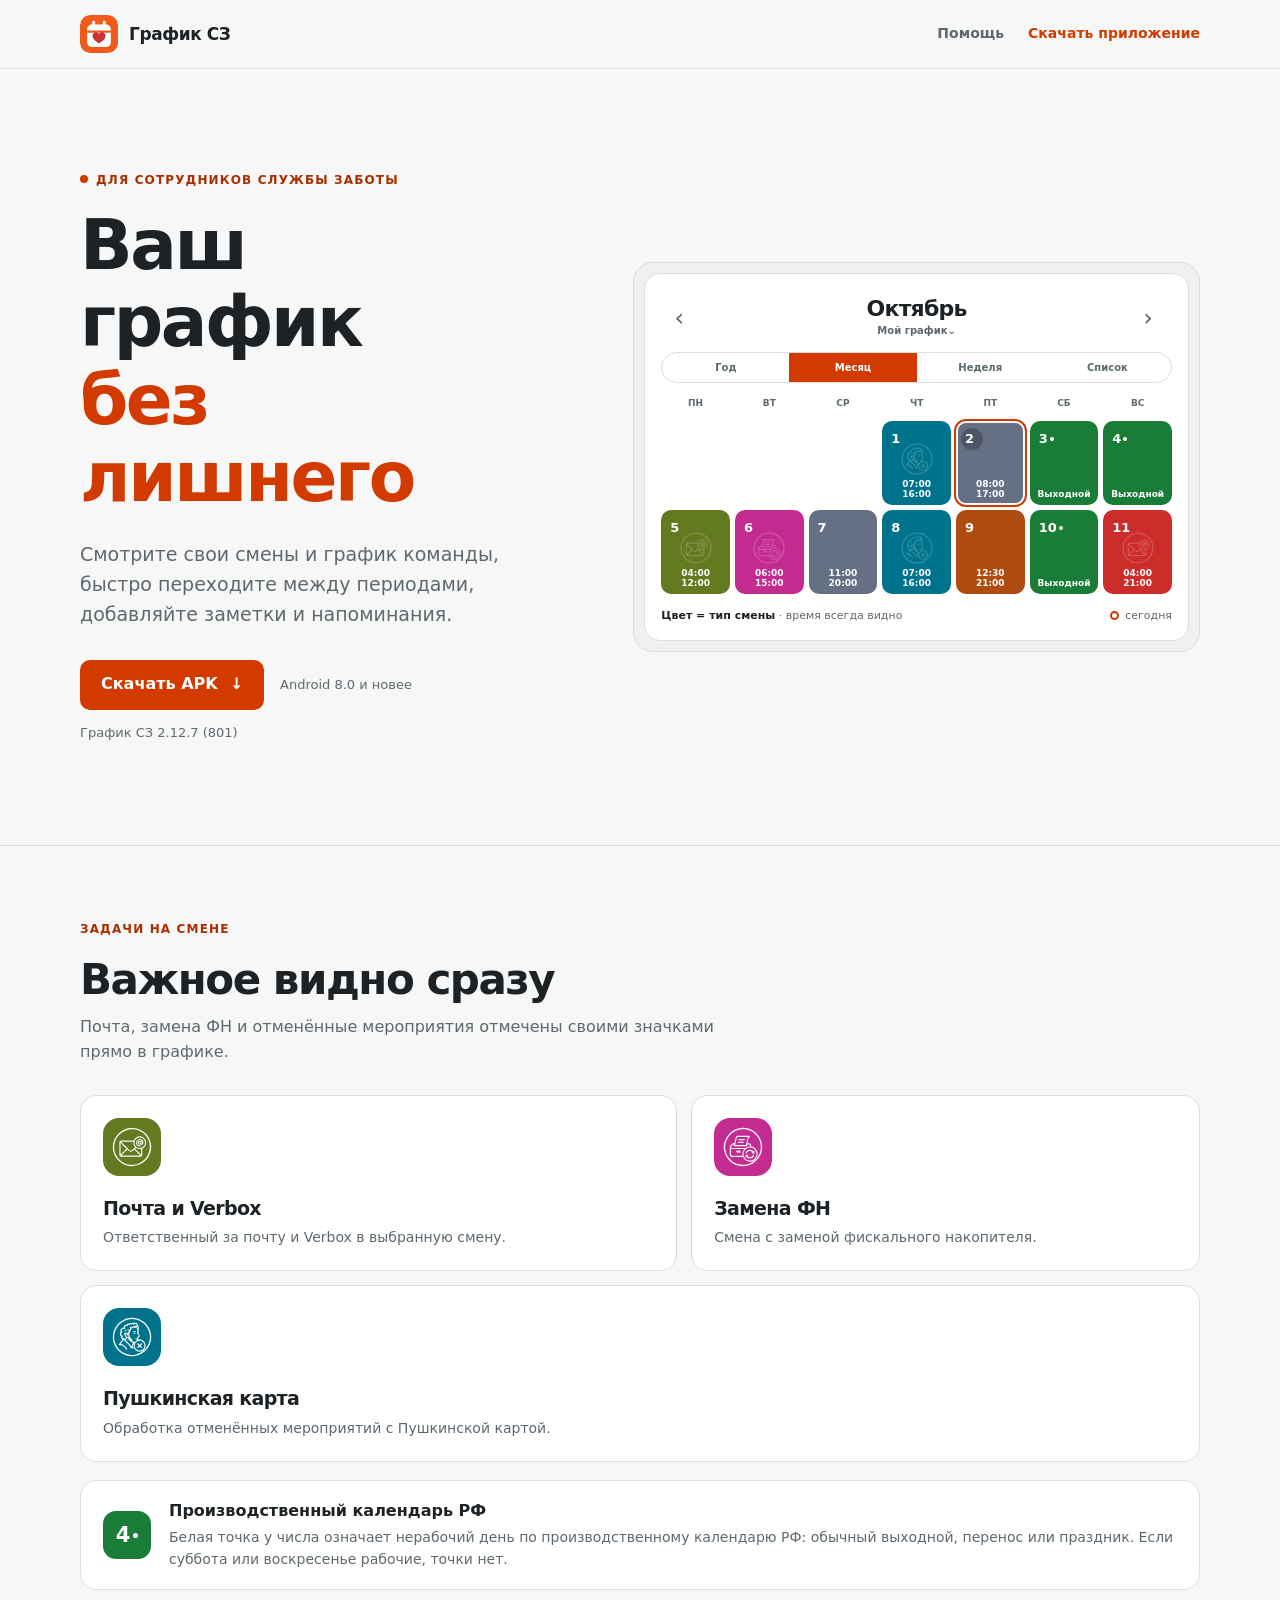
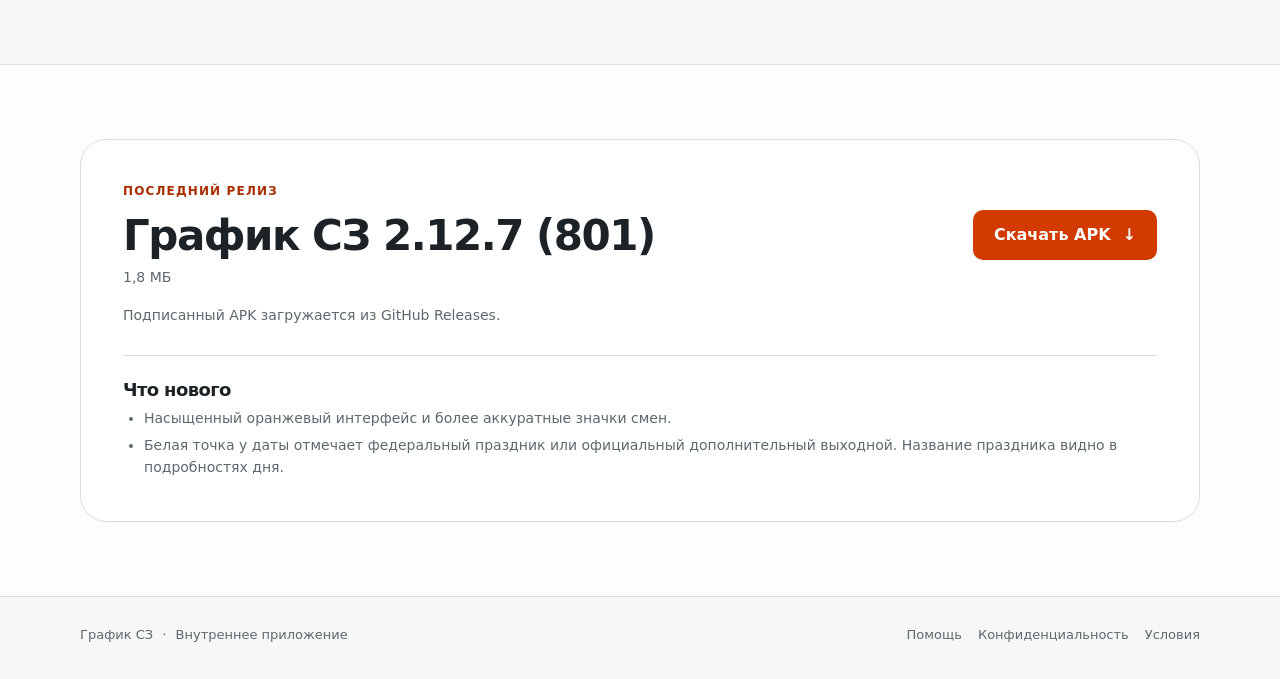
==== commit 289d1dfc: "Refresh site stylesheet version" ====
--- a/index.html
+++ b/index.html
@@ -8,7 +8,7 @@
   <meta name="description" content="График службы заботы — внутреннее Android-приложение для сотрудников.">
   <title>График СЗ — приложение для сотрудников</title>
   <link rel="icon" href="assets/app-icon.svg?v=20261002e" type="image/svg+xml">
-  <link rel="stylesheet" href="assets/site.css?v=20261002e">
+  <link rel="stylesheet" href="assets/site.css?v=20261002f">
   <script src="assets/site.js?v=20261002b" defer></script>
 </head>
 <body>
--- a/assets/site.css
+++ b/assets/site.css
@@ -11,10 +11,10 @@
   --accent-strong: #a92f00;
   --accent-soft: #ffe3d4;
   --accent-wash: #fff1e9;
-  --shadow: 0 18px 50px rgba(33, 39, 42, .08);
+  --shadow: 0 4px 16px rgba(33, 39, 42, .04);
   --radius-sm: 12px;
-  --radius: 20px;
-  --radius-lg: 28px;
+  --radius: 16px;
+  --radius-lg: 20px;
   --max: 1120px;
 }
 
@@ -24,9 +24,7 @@
   margin: 0;
   min-height: 100vh;
   color: var(--text);
-  background:
-    radial-gradient(circle at 80% -10%, rgba(210, 58, 0, .08), transparent 28rem),
-    var(--bg);
+  background: var(--bg);
   font: 16px/1.55 system-ui, -apple-system, BlinkMacSystemFont, "Segoe UI", sans-serif;
   -webkit-font-smoothing: antialiased;
   text-rendering: optimizeLegibility;
@@ -86,7 +84,7 @@
 .button {
   min-height: 50px; padding: 0 20px;
   display: inline-flex; justify-content: center; align-items: center; gap: 12px;
-  border: 1px solid transparent; border-radius: 13px;
+  border: 1px solid transparent; border-radius: 10px;
   text-decoration: none; font-weight: 760;
   transition: transform .16s ease, background .16s ease, border-color .16s ease;
 }
@@ -98,17 +96,17 @@
 .release-meta { margin: 13px 0 0; }
 
 .preview-wrap {
-  padding: 14px;
-  border: 1px solid color-mix(in srgb, var(--accent) 20%, var(--line));
-  border-radius: 30px;
-  background: linear-gradient(145deg, color-mix(in srgb, var(--accent) 10%, var(--surface)), var(--surface-2));
+  padding: 10px;
+  border: 1px solid var(--line);
+  border-radius: 20px;
+  background: var(--surface-2);
 }
 .preview {
   padding: 16px;
   border: 1px solid var(--line);
-  border-radius: 22px;
-  background: var(--surface);
-  box-shadow: var(--shadow);
+  border-radius: 16px;
+  background: var(--surface);
+  box-shadow: none;
 }
 .preview-heading {
   display: grid;
@@ -196,9 +194,10 @@
 
 .section { padding: 74px 0; border-top: 1px solid var(--line); }
 .section-lead { max-width: 650px; margin-bottom: 30px; color: var(--muted); }
-.feature-grid { display: grid; grid-template-columns: repeat(3, minmax(0, 1fr)); gap: 14px; }
+.feature-grid { display: grid; grid-template-columns: 1.08fr .92fr; gap: 14px; }
+.feature:nth-child(3) { grid-column: 1 / -1; min-height: 0; }
 .feature {
-  min-width: 0; min-height: 210px; padding: 22px;
+  min-width: 0; min-height: 176px; padding: 22px;
   border: 1px solid var(--line); border-radius: var(--radius);
   background: var(--surface);
 }
@@ -261,7 +260,7 @@
   padding: clamp(24px, 4vw, 42px);
   border: 1px solid var(--line); border-radius: var(--radius-lg);
   background: var(--surface);
-  box-shadow: 0 12px 36px rgba(33,39,42,.04);
+  box-shadow: none;
 }
 .legal-copy h2 { margin-top: 38px; font-size: 24px; }
 .legal-copy h2:first-child { margin-top: 0; }
@@ -297,7 +296,7 @@
 }
 .error-card {
   width: min(100%, 680px); padding: clamp(28px, 6vw, 54px);
-  border: 1px solid var(--line); border-radius: 30px;
+  border: 1px solid var(--line); border-radius: 20px;
   background: var(--surface); text-align: center;
 }
 .error-card .lead { margin-inline: auto; }
@@ -325,8 +324,8 @@
   .lead { font-size: 17px; }
   .actions { align-items: stretch; flex-direction: column; gap: 11px; }
   .actions .button { width: 100%; }
-  .preview-wrap { padding: 8px; border-radius: 22px; }
-  .preview { padding: 12px; border-radius: 17px; }
+  .preview-wrap { padding: 7px; border-radius: 16px; }
+  .preview { padding: 12px; border-radius: 12px; }
   .preview-heading { grid-template-columns: 36px 1fr 36px; min-height: 50px; }
   .preview-period strong { font-size: 20px; }
   .preview-mode-tabs { margin-bottom: 11px; }
@@ -367,9 +366,9 @@
     --accent-wash: #29180f;
     --shadow: none;
   }
-  body { background: radial-gradient(circle at 80% -10%, rgba(255,139,83,.10), transparent 28rem), var(--bg); }
+  body { background: var(--bg); }
   .button.primary { color: #281001; }
-  .preview-wrap { background: linear-gradient(145deg, rgba(255,139,83,.10), var(--surface-2)); }
+  .preview-wrap { background: var(--surface-2); }
   .preview-mode-tabs .active { color: #281001; }
   .legal-copy a { color: var(--accent-strong); }
   .holiday-date { color: #fff; }
